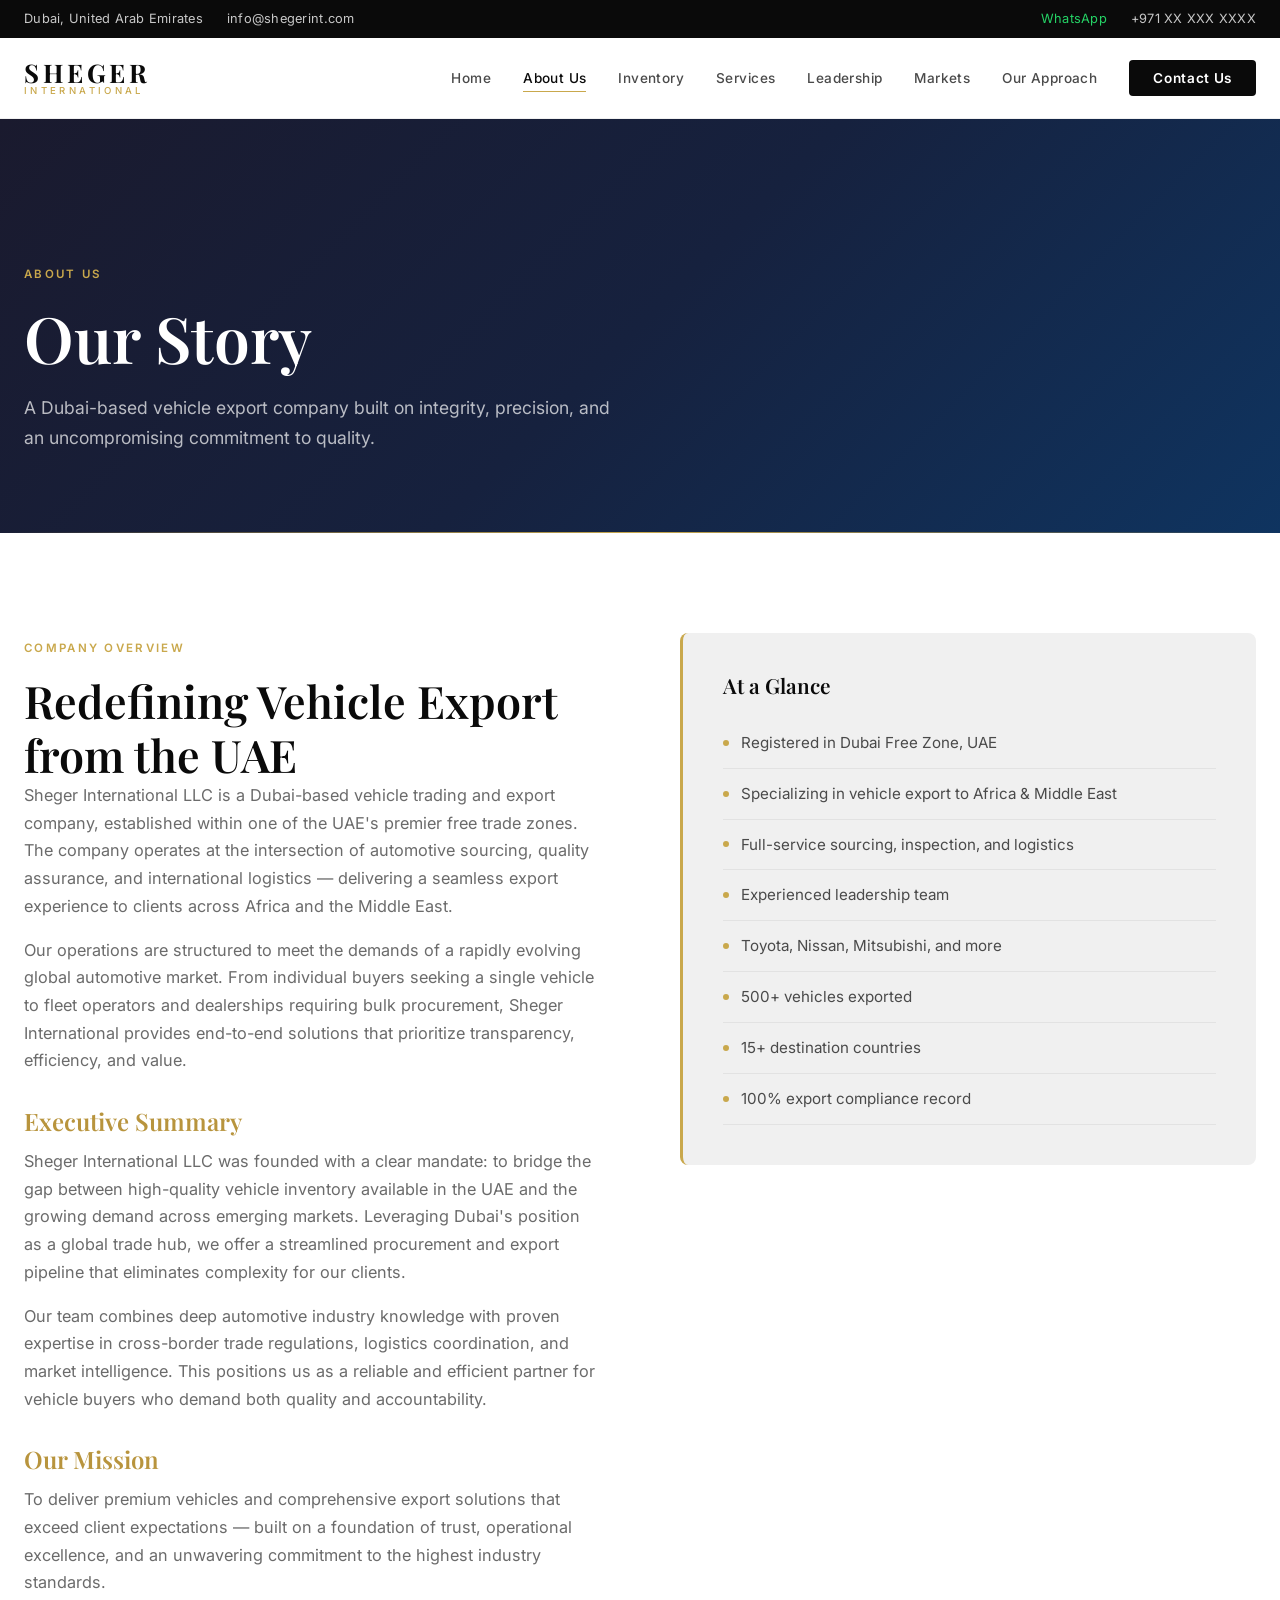
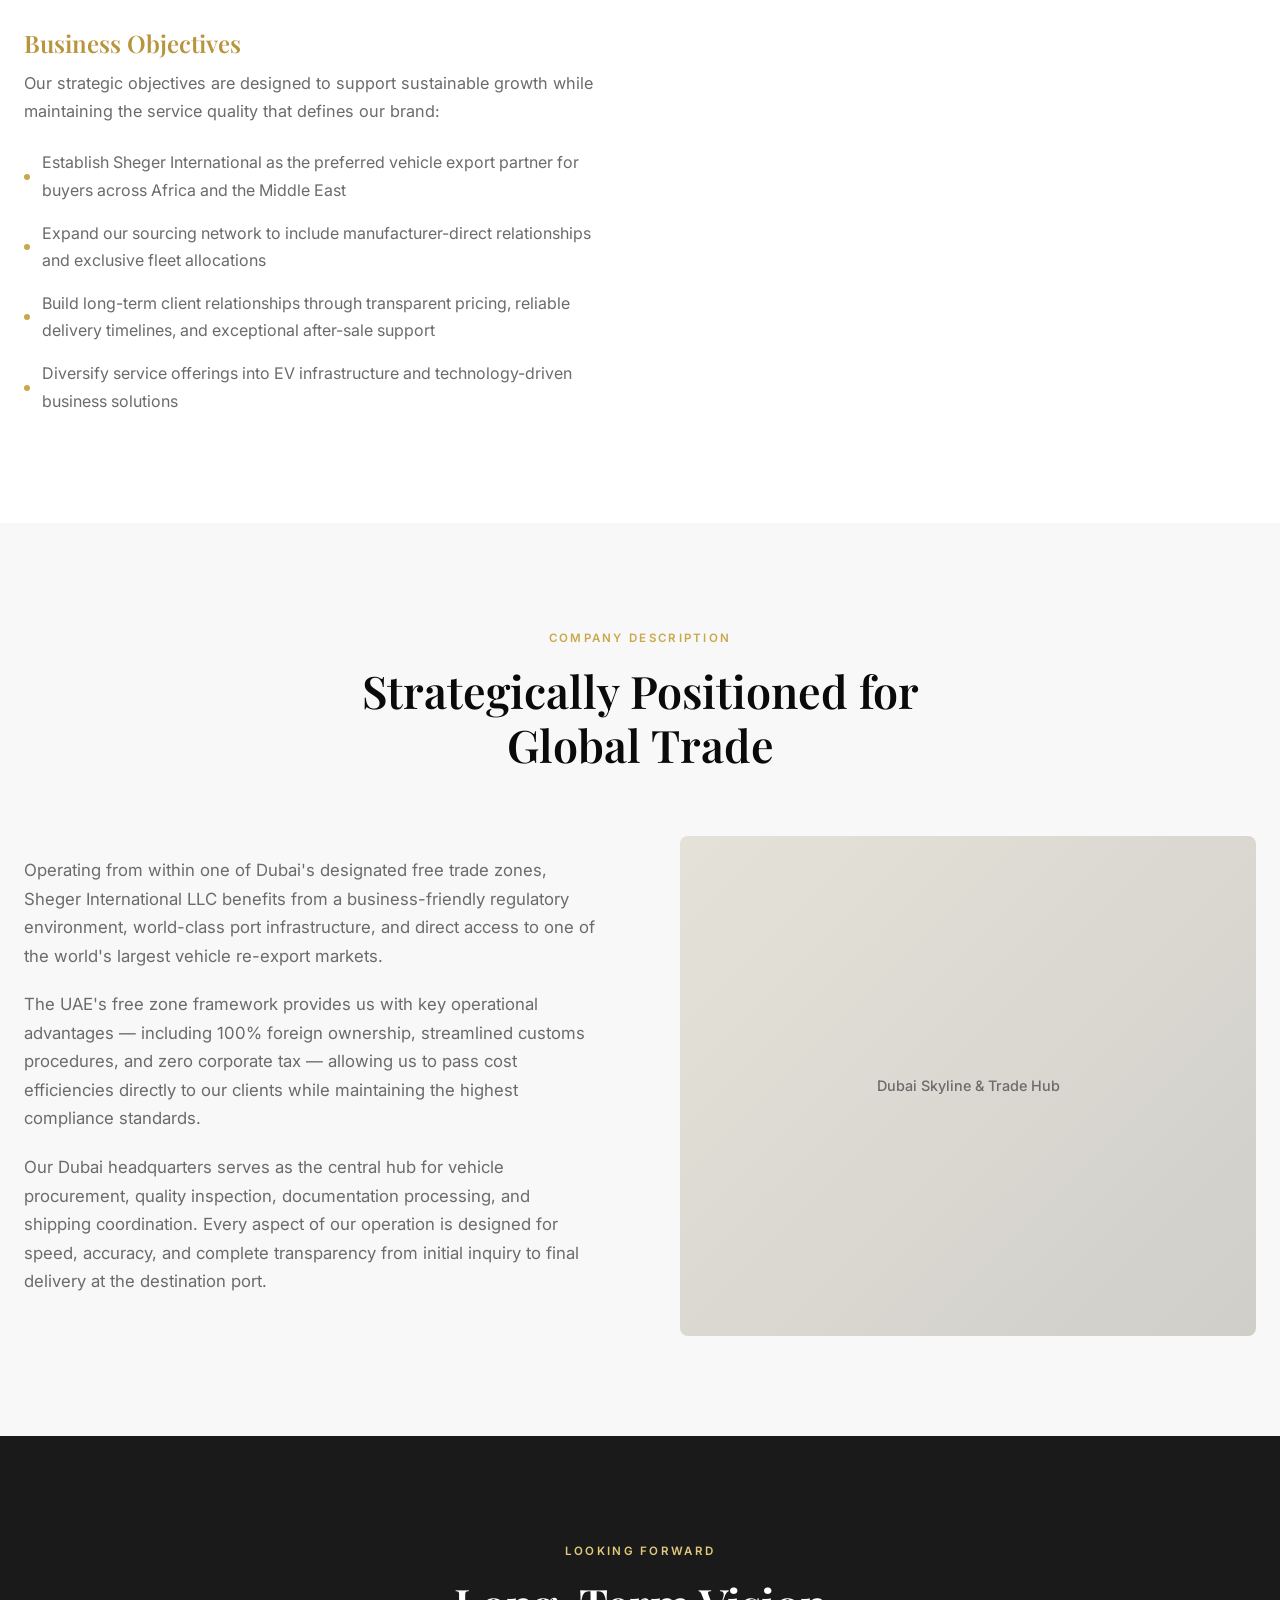
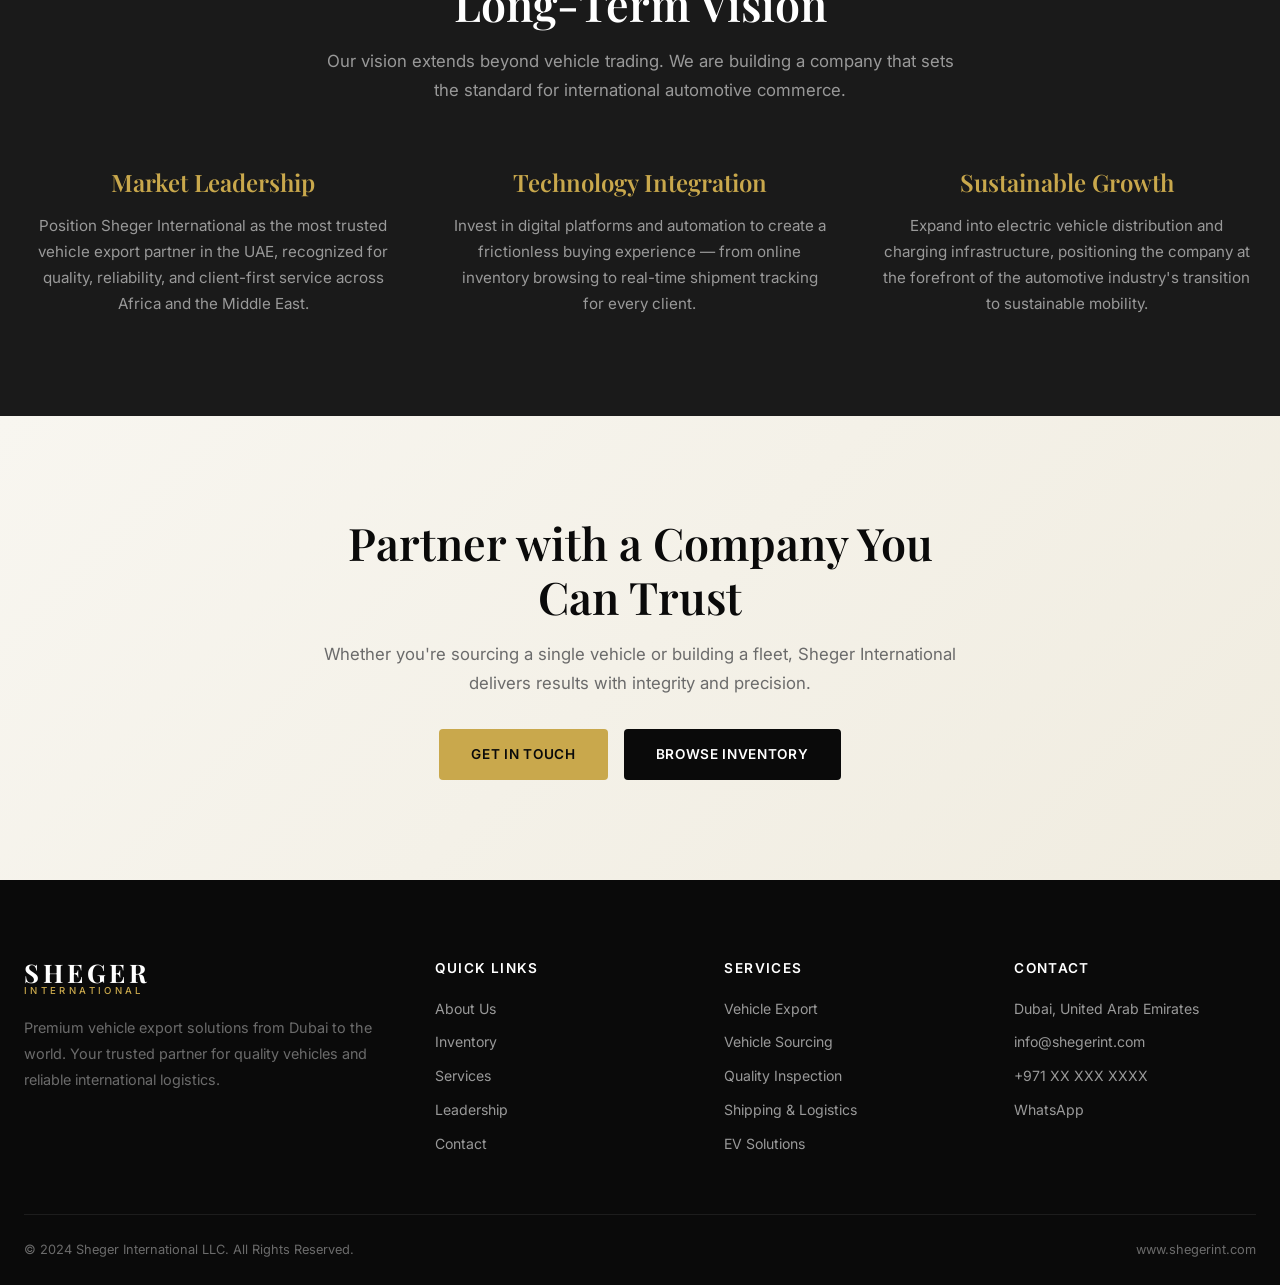
==== about.html @ 4918301a "Add complete Sheger International LLC vehicle export website 8-page premium website for Dubai-based " ====
<!DOCTYPE html>
<html lang="en">
<head>
    <meta charset="UTF-8">
    <meta name="viewport" content="width=device-width, initial-scale=1.0">
    <meta name="description" content="About Sheger International LLC – Learn about our mission, vision, and commitment to premium vehicle export from Dubai.">
    <title>About Us | Sheger International LLC</title>
    <link rel="preconnect" href="https://fonts.googleapis.com">
    <link rel="preconnect" href="https://fonts.gstatic.com" crossorigin>
    <link href="https://fonts.googleapis.com/css2?family=Inter:wght@300;400;500;600;700;800&family=Playfair+Display:wght@400;500;600;700&display=swap" rel="stylesheet">
    <link rel="stylesheet" href="css/styles.css">
</head>
<body>
    <!-- Top Bar -->
    <div class="top-bar">
        <div class="container top-bar-inner">
            <div class="top-bar-left">
                <span><i class="icon-location"></i> Dubai, United Arab Emirates</span>
                <span><i class="icon-email"></i> info@shegerint.com</span>
            </div>
            <div class="top-bar-right">
                <a href="https://wa.me/971000000000" class="whatsapp-link"><i class="icon-whatsapp"></i> WhatsApp</a>
                <span><i class="icon-phone"></i> +971 XX XXX XXXX</span>
            </div>
        </div>
    </div>

    <!-- Navigation -->
    <nav class="navbar" id="navbar">
        <div class="container nav-inner">
            <a href="index.html" class="logo">
                <span class="logo-text">SHEGER</span>
                <span class="logo-sub">INTERNATIONAL</span>
            </a>
            <button class="nav-toggle" id="navToggle" aria-label="Toggle navigation">
                <span></span><span></span><span></span>
            </button>
            <ul class="nav-menu" id="navMenu">
                <li><a href="index.html">Home</a></li>
                <li><a href="about.html" class="active">About Us</a></li>
                <li><a href="inventory.html">Inventory</a></li>
                <li><a href="services.html">Services</a></li>
                <li><a href="team.html">Leadership</a></li>
                <li><a href="market.html">Markets</a></li>
                <li><a href="marketing.html">Our Approach</a></li>
                <li><a href="contact.html" class="nav-cta">Contact Us</a></li>
            </ul>
        </div>
    </nav>

    <!-- Page Hero -->
    <section class="page-hero">
        <div class="container">
            <span class="section-tag">About Us</span>
            <h1>Our Story</h1>
            <p>A Dubai-based vehicle export company built on integrity, precision, and an uncompromising commitment to quality.</p>
        </div>
    </section>

    <!-- Company Overview -->
    <section class="section">
        <div class="container">
            <div class="about-grid">
                <div class="about-content">
                    <span class="section-tag">Company Overview</span>
                    <h2>Redefining Vehicle Export from the UAE</h2>
                    <p>Sheger International LLC is a Dubai-based vehicle trading and export company, established within one of the UAE's premier free trade zones. The company operates at the intersection of automotive sourcing, quality assurance, and international logistics — delivering a seamless export experience to clients across Africa and the Middle East.</p>
                    <p>Our operations are structured to meet the demands of a rapidly evolving global automotive market. From individual buyers seeking a single vehicle to fleet operators and dealerships requiring bulk procurement, Sheger International provides end-to-end solutions that prioritize transparency, efficiency, and value.</p>

                    <h3>Executive Summary</h3>
                    <p>Sheger International LLC was founded with a clear mandate: to bridge the gap between high-quality vehicle inventory available in the UAE and the growing demand across emerging markets. Leveraging Dubai's position as a global trade hub, we offer a streamlined procurement and export pipeline that eliminates complexity for our clients.</p>
                    <p>Our team combines deep automotive industry knowledge with proven expertise in cross-border trade regulations, logistics coordination, and market intelligence. This positions us as a reliable and efficient partner for vehicle buyers who demand both quality and accountability.</p>

                    <h3>Our Mission</h3>
                    <p>To deliver premium vehicles and comprehensive export solutions that exceed client expectations — built on a foundation of trust, operational excellence, and an unwavering commitment to the highest industry standards.</p>

                    <h3>Business Objectives</h3>
                    <p>Our strategic objectives are designed to support sustainable growth while maintaining the service quality that defines our brand:</p>
                    <ul style="margin-top: 12px;">
                        <li style="padding: 8px 0; color: #6b6b6b; display: flex; align-items: center; gap: 12px;"><span style="width: 6px; height: 6px; border-radius: 50%; background: #c9a84c; flex-shrink: 0;"></span> Establish Sheger International as the preferred vehicle export partner for buyers across Africa and the Middle East</li>
                        <li style="padding: 8px 0; color: #6b6b6b; display: flex; align-items: center; gap: 12px;"><span style="width: 6px; height: 6px; border-radius: 50%; background: #c9a84c; flex-shrink: 0;"></span> Expand our sourcing network to include manufacturer-direct relationships and exclusive fleet allocations</li>
                        <li style="padding: 8px 0; color: #6b6b6b; display: flex; align-items: center; gap: 12px;"><span style="width: 6px; height: 6px; border-radius: 50%; background: #c9a84c; flex-shrink: 0;"></span> Build long-term client relationships through transparent pricing, reliable delivery timelines, and exceptional after-sale support</li>
                        <li style="padding: 8px 0; color: #6b6b6b; display: flex; align-items: center; gap: 12px;"><span style="width: 6px; height: 6px; border-radius: 50%; background: #c9a84c; flex-shrink: 0;"></span> Diversify service offerings into EV infrastructure and technology-driven business solutions</li>
                    </ul>
                </div>
                <div class="about-sidebar">
                    <h3>At a Glance</h3>
                    <ul>
                        <li>Registered in Dubai Free Zone, UAE</li>
                        <li>Specializing in vehicle export to Africa & Middle East</li>
                        <li>Full-service sourcing, inspection, and logistics</li>
                        <li>Experienced leadership team</li>
                        <li>Toyota, Nissan, Mitsubishi, and more</li>
                        <li>500+ vehicles exported</li>
                        <li>15+ destination countries</li>
                        <li>100% export compliance record</li>
                    </ul>
                </div>
            </div>
        </div>
    </section>

    <!-- Company Description -->
    <section class="section" style="background: #f8f8f8;">
        <div class="container">
            <div class="section-header">
                <span class="section-tag">Company Description</span>
                <h2>Strategically Positioned for Global Trade</h2>
            </div>
            <div class="intro-grid">
                <div class="intro-content">
                    <p>Operating from within one of Dubai's designated free trade zones, Sheger International LLC benefits from a business-friendly regulatory environment, world-class port infrastructure, and direct access to one of the world's largest vehicle re-export markets.</p>
                    <p>The UAE's free zone framework provides us with key operational advantages — including 100% foreign ownership, streamlined customs procedures, and zero corporate tax — allowing us to pass cost efficiencies directly to our clients while maintaining the highest compliance standards.</p>
                    <p>Our Dubai headquarters serves as the central hub for vehicle procurement, quality inspection, documentation processing, and shipping coordination. Every aspect of our operation is designed for speed, accuracy, and complete transparency from initial inquiry to final delivery at the destination port.</p>
                </div>
                <div class="intro-image">
                    <div class="image-placeholder intro-img-placeholder">
                        <span>Dubai Skyline & Trade Hub</span>
                    </div>
                </div>
            </div>
        </div>
    </section>

    <!-- Vision Section -->
    <section class="section vision-section">
        <div class="container">
            <div class="section-header">
                <span class="section-tag section-tag-light">Looking Forward</span>
                <h2 style="color: #fff;">Long-Term Vision</h2>
                <p style="color: #999;">Our vision extends beyond vehicle trading. We are building a company that sets the standard for international automotive commerce.</p>
            </div>
            <div class="vision-grid">
                <div class="vision-item">
                    <h3>Market Leadership</h3>
                    <p>Position Sheger International as the most trusted vehicle export partner in the UAE, recognized for quality, reliability, and client-first service across Africa and the Middle East.</p>
                </div>
                <div class="vision-item">
                    <h3>Technology Integration</h3>
                    <p>Invest in digital platforms and automation to create a frictionless buying experience — from online inventory browsing to real-time shipment tracking for every client.</p>
                </div>
                <div class="vision-item">
                    <h3>Sustainable Growth</h3>
                    <p>Expand into electric vehicle distribution and charging infrastructure, positioning the company at the forefront of the automotive industry's transition to sustainable mobility.</p>
                </div>
            </div>
        </div>
    </section>

    <!-- CTA -->
    <section class="section cta-section">
        <div class="container">
            <div class="cta-content">
                <h2>Partner with a Company You Can Trust</h2>
                <p>Whether you're sourcing a single vehicle or building a fleet, Sheger International delivers results with integrity and precision.</p>
                <div class="cta-actions">
                    <a href="contact.html" class="btn btn-primary">Get in Touch</a>
                    <a href="inventory.html" class="btn btn-dark">Browse Inventory</a>
                </div>
            </div>
        </div>
    </section>

    <!-- Footer -->
    <footer class="footer">
        <div class="container">
            <div class="footer-grid">
                <div class="footer-brand">
                    <a href="index.html" class="logo footer-logo">
                        <span class="logo-text">SHEGER</span>
                        <span class="logo-sub">INTERNATIONAL</span>
                    </a>
                    <p>Premium vehicle export solutions from Dubai to the world. Your trusted partner for quality vehicles and reliable international logistics.</p>
                </div>
                <div class="footer-links">
                    <h4>Quick Links</h4>
                    <ul>
                        <li><a href="about.html">About Us</a></li>
                        <li><a href="inventory.html">Inventory</a></li>
                        <li><a href="services.html">Services</a></li>
                        <li><a href="team.html">Leadership</a></li>
                        <li><a href="contact.html">Contact</a></li>
                    </ul>
                </div>
                <div class="footer-links">
                    <h4>Services</h4>
                    <ul>
                        <li><a href="services.html">Vehicle Export</a></li>
                        <li><a href="services.html">Vehicle Sourcing</a></li>
                        <li><a href="services.html">Quality Inspection</a></li>
                        <li><a href="services.html">Shipping & Logistics</a></li>
                        <li><a href="services.html">EV Solutions</a></li>
                    </ul>
                </div>
                <div class="footer-contact">
                    <h4>Contact</h4>
                    <ul>
                        <li>Dubai, United Arab Emirates</li>
                        <li>info@shegerint.com</li>
                        <li>+971 XX XXX XXXX</li>
                        <li><a href="https://wa.me/971000000000">WhatsApp</a></li>
                    </ul>
                </div>
            </div>
            <div class="footer-bottom">
                <p>&copy; 2024 Sheger International LLC. All Rights Reserved.</p>
                <p>www.shegerint.com</p>
            </div>
        </div>
    </footer>

    <script src="js/main.js"></script>
</body>
</html>
---- css/styles.css ----
/* ============================================
   SHEGER INTERNATIONAL LLC
   Premium Vehicle Export Website
   ============================================ */

/* --- Reset & Base --- */
*, *::before, *::after {
    margin: 0;
    padding: 0;
    box-sizing: border-box;
}

:root {
    --color-black: #0a0a0a;
    --color-dark: #1a1a1a;
    --color-charcoal: #2d2d2d;
    --color-gray-dark: #4a4a4a;
    --color-gray: #6b6b6b;
    --color-gray-light: #999;
    --color-silver: #c8c8c8;
    --color-off-white: #f0f0f0;
    --color-white: #ffffff;
    --color-accent: #c9a84c;
    --color-accent-dark: #b8943d;
    --color-accent-light: #e0c97a;
    --color-green: #25d366;
    --font-primary: 'Inter', -apple-system, BlinkMacSystemFont, sans-serif;
    --font-display: 'Playfair Display', Georgia, serif;
    --transition: 0.3s cubic-bezier(0.4, 0, 0.2, 1);
    --shadow-sm: 0 1px 3px rgba(0,0,0,0.08);
    --shadow-md: 0 4px 20px rgba(0,0,0,0.1);
    --shadow-lg: 0 10px 40px rgba(0,0,0,0.15);
}

html {
    scroll-behavior: smooth;
    font-size: 16px;
}

body {
    font-family: var(--font-primary);
    color: var(--color-dark);
    background: var(--color-white);
    line-height: 1.7;
    -webkit-font-smoothing: antialiased;
    -moz-osx-font-smoothing: grayscale;
}

a {
    text-decoration: none;
    color: inherit;
    transition: var(--transition);
}

ul {
    list-style: none;
}

img {
    max-width: 100%;
    display: block;
}

h1, h2, h3, h4, h5 {
    font-family: var(--font-display);
    font-weight: 600;
    line-height: 1.2;
    color: var(--color-black);
}

h1 { font-size: clamp(2.5rem, 5vw, 4.5rem); }
h2 { font-size: clamp(2rem, 3.5vw, 3rem); }
h3 { font-size: clamp(1.25rem, 2vw, 1.5rem); }

.container {
    width: 100%;
    max-width: 1280px;
    margin: 0 auto;
    padding: 0 24px;
}

/* --- Top Bar --- */
.top-bar {
    background: var(--color-black);
    color: var(--color-silver);
    font-size: 0.8rem;
    padding: 8px 0;
    letter-spacing: 0.02em;
}

.top-bar-inner {
    display: flex;
    justify-content: space-between;
    align-items: center;
}

.top-bar-left, .top-bar-right {
    display: flex;
    gap: 24px;
    align-items: center;
}

.top-bar a:hover {
    color: var(--color-accent);
}

.whatsapp-link {
    color: var(--color-green);
}

/* --- Navbar --- */
.navbar {
    position: sticky;
    top: 0;
    z-index: 1000;
    background: rgba(255, 255, 255, 0.97);
    backdrop-filter: blur(20px);
    border-bottom: 1px solid rgba(0,0,0,0.06);
    transition: var(--transition);
}

.navbar.scrolled {
    box-shadow: var(--shadow-md);
}

.nav-inner {
    display: flex;
    justify-content: space-between;
    align-items: center;
    height: 80px;
}

.logo {
    display: flex;
    flex-direction: column;
    line-height: 1;
}

.logo-text {
    font-family: var(--font-display);
    font-size: 1.6rem;
    font-weight: 700;
    color: var(--color-black);
    letter-spacing: 0.15em;
}

.logo-sub {
    font-size: 0.6rem;
    font-weight: 500;
    letter-spacing: 0.35em;
    color: var(--color-accent);
    text-transform: uppercase;
}

.nav-menu {
    display: flex;
    align-items: center;
    gap: 32px;
}

.nav-menu a {
    font-size: 0.85rem;
    font-weight: 500;
    letter-spacing: 0.03em;
    color: var(--color-gray-dark);
    position: relative;
    padding: 4px 0;
}

.nav-menu a::after {
    content: '';
    position: absolute;
    bottom: -2px;
    left: 0;
    width: 0;
    height: 1.5px;
    background: var(--color-accent);
    transition: var(--transition);
}

.nav-menu a:hover,
.nav-menu a.active {
    color: var(--color-black);
}

.nav-menu a:hover::after,
.nav-menu a.active::after {
    width: 100%;
}

.nav-cta {
    background: var(--color-black) !important;
    color: var(--color-white) !important;
    padding: 10px 24px !important;
    border-radius: 4px;
    font-weight: 600 !important;
    letter-spacing: 0.05em !important;
}

.nav-cta::after {
    display: none !important;
}

.nav-cta:hover {
    background: var(--color-accent) !important;
    color: var(--color-black) !important;
}

.nav-toggle {
    display: none;
    flex-direction: column;
    gap: 5px;
    background: none;
    border: none;
    cursor: pointer;
    padding: 8px;
}

.nav-toggle span {
    width: 24px;
    height: 2px;
    background: var(--color-black);
    transition: var(--transition);
}

/* --- Buttons --- */
.btn {
    display: inline-flex;
    align-items: center;
    gap: 8px;
    padding: 14px 32px;
    font-family: var(--font-primary);
    font-size: 0.85rem;
    font-weight: 600;
    letter-spacing: 0.05em;
    text-transform: uppercase;
    border: none;
    border-radius: 4px;
    cursor: pointer;
    transition: var(--transition);
}

.btn-primary {
    background: var(--color-accent);
    color: var(--color-black);
}

.btn-primary:hover {
    background: var(--color-accent-dark);
    transform: translateY(-1px);
    box-shadow: 0 4px 15px rgba(201, 168, 76, 0.4);
}

.btn-outline {
    background: transparent;
    color: var(--color-white);
    border: 1.5px solid var(--color-white);
}

.btn-outline:hover {
    background: var(--color-white);
    color: var(--color-black);
}

.btn-dark {
    background: var(--color-black);
    color: var(--color-white);
}

.btn-dark:hover {
    background: var(--color-charcoal);
    transform: translateY(-1px);
}

.btn-sm {
    padding: 10px 20px;
    font-size: 0.75rem;
}

.btn-whatsapp {
    background: var(--color-green);
    color: var(--color-white);
}

.btn-whatsapp:hover {
    background: #1da851;
    transform: translateY(-1px);
}

.btn-whatsapp svg {
    width: 18px;
    height: 18px;
}

/* --- Hero --- */
.hero {
    position: relative;
    height: 100vh;
    min-height: 700px;
    display: flex;
    align-items: center;
    overflow: hidden;
}

.hero-bg {
    position: absolute;
    inset: 0;
    background: linear-gradient(135deg, #1a1a2e 0%, #16213e 50%, #0f3460 100%);
}

.hero-bg::before {
    content: '';
    position: absolute;
    inset: 0;
    background: url('data:image/svg+xml,<svg xmlns="http://www.w3.org/2000/svg" viewBox="0 0 1440 320"><path fill="rgba(201,168,76,0.05)" d="M0,96L48,112C96,128,192,160,288,160C384,160,480,128,576,122.7C672,117,768,139,864,154.7C960,171,1056,181,1152,170.7C1248,160,1344,128,1392,112L1440,96L1440,320L1392,320C1344,320,1248,320,1152,320C1056,320,960,320,864,320C768,320,672,320,576,320C480,320,384,320,288,320C192,320,96,320,48,320L0,320Z"/></svg>') no-repeat bottom;
    background-size: cover;
    opacity: 0.3;
}

.hero-overlay {
    position: absolute;
    inset: 0;
    background: radial-gradient(ellipse at 30% 50%, transparent 0%, rgba(10,10,10,0.4) 100%);
}

.hero-content {
    position: relative;
    z-index: 2;
    color: var(--color-white);
    max-width: 800px;
}

.hero-badge {
    display: inline-block;
    padding: 8px 20px;
    border: 1px solid var(--color-accent);
    color: var(--color-accent);
    font-size: 0.75rem;
    font-weight: 600;
    letter-spacing: 0.15em;
    text-transform: uppercase;
    margin-bottom: 24px;
    border-radius: 2px;
}

.hero h1 {
    color: var(--color-white);
    margin-bottom: 24px;
    font-weight: 700;
}

.hero-subtitle {
    font-size: 1.15rem;
    line-height: 1.8;
    color: rgba(255,255,255,0.8);
    max-width: 600px;
    margin-bottom: 40px;
}

.hero-actions {
    display: flex;
    gap: 16px;
    margin-bottom: 64px;
    flex-wrap: wrap;
}

.hero-stats {
    display: flex;
    gap: 48px;
    padding-top: 40px;
    border-top: 1px solid rgba(255,255,255,0.15);
}

.hero-stat {
    display: flex;
    flex-direction: column;
}

.stat-number {
    font-family: var(--font-display);
    font-size: 2rem;
    font-weight: 700;
    color: var(--color-accent);
}

.stat-label {
    font-size: 0.8rem;
    color: rgba(255,255,255,0.6);
    letter-spacing: 0.05em;
    text-transform: uppercase;
    margin-top: 4px;
}

.hero-scroll {
    position: absolute;
    bottom: 40px;
    right: 40px;
    display: flex;
    flex-direction: column;
    align-items: center;
    gap: 12px;
    z-index: 2;
}

.hero-scroll span {
    font-size: 0.7rem;
    letter-spacing: 0.15em;
    text-transform: uppercase;
    color: rgba(255,255,255,0.5);
    writing-mode: vertical-rl;
}

.scroll-line {
    width: 1px;
    height: 60px;
    background: linear-gradient(to bottom, var(--color-accent), transparent);
    animation: scrollPulse 2s ease-in-out infinite;
}

@keyframes scrollPulse {
    0%, 100% { opacity: 1; height: 60px; }
    50% { opacity: 0.5; height: 40px; }
}

/* --- Sections --- */
.section {
    padding: 100px 0;
}

.section-tag {
    display: inline-block;
    font-size: 0.72rem;
    font-weight: 600;
    letter-spacing: 0.2em;
    text-transform: uppercase;
    color: var(--color-accent);
    margin-bottom: 16px;
}

.section-tag-light {
    color: var(--color-accent-light);
}

.section-header {
    text-align: center;
    max-width: 640px;
    margin: 0 auto 64px;
}

.section-header p {
    color: var(--color-gray);
    margin-top: 16px;
    font-size: 1.05rem;
}

.section-cta {
    text-align: center;
    margin-top: 48px;
}

/* --- Intro Section --- */
.intro-grid {
    display: grid;
    grid-template-columns: 1fr 1fr;
    gap: 80px;
    align-items: center;
}

.intro-content p {
    color: var(--color-gray);
    margin-bottom: 20px;
    font-size: 1.05rem;
}

.intro-content h2 {
    margin-bottom: 24px;
}

.intro-content .btn {
    margin-top: 12px;
}

/* Image Placeholders */
.image-placeholder {
    background: linear-gradient(135deg, #e8e8e8, #d0d0d0);
    display: flex;
    align-items: center;
    justify-content: center;
    color: var(--color-gray);
    font-size: 0.9rem;
    font-weight: 500;
    border-radius: 8px;
    position: relative;
    overflow: hidden;
}

.image-placeholder::before {
    content: '';
    position: absolute;
    inset: 0;
    background: linear-gradient(135deg, rgba(201,168,76,0.1), rgba(201,168,76,0.05));
}

.image-placeholder span {
    position: relative;
    z-index: 1;
}

.intro-img-placeholder {
    height: 500px;
}

/* --- Vehicle Cards --- */
.vehicle-grid {
    display: grid;
    grid-template-columns: repeat(3, 1fr);
    gap: 32px;
}

.vehicle-card {
    background: var(--color-white);
    border-radius: 8px;
    overflow: hidden;
    box-shadow: var(--shadow-sm);
    transition: var(--transition);
    border: 1px solid rgba(0,0,0,0.06);
}

.vehicle-card:hover {
    transform: translateY(-4px);
    box-shadow: var(--shadow-lg);
}

.vehicle-image {
    position: relative;
    overflow: hidden;
}

.vehicle-img {
    height: 240px;
    border-radius: 0;
}

.vehicle-badge {
    position: absolute;
    top: 16px;
    left: 16px;
    background: var(--color-accent);
    color: var(--color-black);
    padding: 4px 12px;
    font-size: 0.7rem;
    font-weight: 700;
    letter-spacing: 0.08em;
    text-transform: uppercase;
    border-radius: 2px;
}

.vehicle-info {
    padding: 24px;
}

.vehicle-info h3 {
    font-family: var(--font-primary);
    font-weight: 700;
    margin-bottom: 12px;
    font-size: 1.1rem;
}

.vehicle-specs {
    display: flex;
    gap: 16px;
    margin-bottom: 16px;
}

.vehicle-specs span {
    font-size: 0.8rem;
    color: var(--color-gray);
    padding: 4px 10px;
    background: var(--color-off-white);
    border-radius: 3px;
}

.vehicle-desc {
    font-size: 0.9rem;
    color: var(--color-gray);
    margin-bottom: 20px;
    line-height: 1.6;
}

.vehicle-actions {
    display: flex;
    justify-content: space-between;
    align-items: center;
}

.vehicle-price {
    font-size: 0.85rem;
    font-weight: 600;
    color: var(--color-accent-dark);
}

/* --- Services Grid --- */
.services-overview {
    background: var(--color-off-white);
}

.services-grid {
    display: grid;
    grid-template-columns: repeat(3, 1fr);
    gap: 32px;
}

.service-card {
    background: var(--color-white);
    padding: 40px 32px;
    border-radius: 8px;
    transition: var(--transition);
    border: 1px solid rgba(0,0,0,0.04);
}

.service-card:hover {
    transform: translateY(-4px);
    box-shadow: var(--shadow-md);
}

.service-icon {
    width: 48px;
    height: 48px;
    margin-bottom: 24px;
    color: var(--color-accent);
}

.service-icon svg {
    width: 100%;
    height: 100%;
}

.service-card h3 {
    font-family: var(--font-primary);
    font-weight: 700;
    margin-bottom: 12px;
    font-size: 1.05rem;
}

.service-card p {
    color: var(--color-gray);
    font-size: 0.9rem;
    line-height: 1.7;
}

/* --- Why Section --- */
.why-section {
    background: var(--color-dark);
    color: var(--color-white);
    position: relative;
    overflow: hidden;
}

.why-content {
    max-width: 700px;
}

.why-content h2 {
    color: var(--color-white);
    margin-bottom: 48px;
}

.why-items {
    display: flex;
    flex-direction: column;
    gap: 32px;
}

.why-item {
    display: flex;
    gap: 24px;
    align-items: flex-start;
}

.why-number {
    font-family: var(--font-display);
    font-size: 1.5rem;
    font-weight: 700;
    color: var(--color-accent);
    min-width: 48px;
}

.why-item h4 {
    color: var(--color-white);
    font-family: var(--font-primary);
    font-weight: 600;
    margin-bottom: 8px;
    font-size: 1.05rem;
}

.why-item p {
    color: var(--color-gray-light);
    font-size: 0.9rem;
}

/* --- CTA Section --- */
.cta-section {
    background: linear-gradient(135deg, #f8f6f0 0%, #f0ece0 100%);
}

.cta-content {
    text-align: center;
    max-width: 640px;
    margin: 0 auto;
}

.cta-content h2 {
    margin-bottom: 16px;
}

.cta-content p {
    color: var(--color-gray);
    margin-bottom: 32px;
    font-size: 1.05rem;
}

.cta-actions {
    display: flex;
    gap: 16px;
    justify-content: center;
    flex-wrap: wrap;
}

/* --- Footer --- */
.footer {
    background: var(--color-black);
    color: var(--color-gray-light);
    padding: 80px 0 0;
}

.footer-grid {
    display: grid;
    grid-template-columns: 1.5fr 1fr 1fr 1fr;
    gap: 48px;
    padding-bottom: 48px;
}

.footer-logo {
    margin-bottom: 20px;
}

.footer-logo .logo-text {
    color: var(--color-white);
}

.footer-brand p {
    font-size: 0.9rem;
    line-height: 1.8;
    color: var(--color-gray);
}

.footer-links h4,
.footer-contact h4 {
    color: var(--color-white);
    font-family: var(--font-primary);
    font-size: 0.85rem;
    font-weight: 600;
    letter-spacing: 0.1em;
    text-transform: uppercase;
    margin-bottom: 20px;
}

.footer-links li,
.footer-contact li {
    margin-bottom: 10px;
    font-size: 0.88rem;
}

.footer-links a:hover {
    color: var(--color-accent);
}

.footer-bottom {
    border-top: 1px solid rgba(255,255,255,0.08);
    padding: 24px 0;
    display: flex;
    justify-content: space-between;
    font-size: 0.8rem;
    color: var(--color-gray);
}

/* --- Page Hero (inner pages) --- */
.page-hero {
    background: linear-gradient(135deg, #1a1a2e 0%, #16213e 50%, #0f3460 100%);
    padding: 140px 0 80px;
    color: var(--color-white);
    position: relative;
}

.page-hero::after {
    content: '';
    position: absolute;
    bottom: 0;
    left: 0;
    right: 0;
    height: 1px;
    background: linear-gradient(to right, transparent, var(--color-accent), transparent);
}

.page-hero .section-tag {
    color: var(--color-accent);
}

.page-hero h1 {
    color: var(--color-white);
    margin-bottom: 16px;
}

.page-hero p {
    color: rgba(255,255,255,0.7);
    max-width: 600px;
    font-size: 1.1rem;
}

/* --- About Page --- */
.about-grid {
    display: grid;
    grid-template-columns: 1fr 1fr;
    gap: 80px;
    align-items: start;
}

.about-content h3 {
    margin-top: 32px;
    margin-bottom: 12px;
    color: var(--color-accent-dark);
}

.about-content p {
    color: var(--color-gray);
    font-size: 1.02rem;
    margin-bottom: 16px;
}

.about-sidebar {
    background: var(--color-off-white);
    padding: 40px;
    border-radius: 8px;
    border-left: 3px solid var(--color-accent);
}

.about-sidebar h3 {
    margin-bottom: 20px;
    font-size: 1.3rem;
}

.about-sidebar ul li {
    padding: 12px 0;
    border-bottom: 1px solid rgba(0,0,0,0.06);
    font-size: 0.95rem;
    color: var(--color-gray-dark);
    display: flex;
    align-items: center;
    gap: 12px;
}

.about-sidebar ul li::before {
    content: '';
    width: 6px;
    height: 6px;
    border-radius: 50%;
    background: var(--color-accent);
    flex-shrink: 0;
}

.vision-section {
    background: var(--color-dark);
    color: var(--color-white);
}

.vision-grid {
    display: grid;
    grid-template-columns: repeat(3, 1fr);
    gap: 48px;
    text-align: center;
}

.vision-item h3 {
    color: var(--color-accent);
    margin-bottom: 16px;
}

.vision-item p {
    color: var(--color-gray-light);
    font-size: 0.95rem;
}

/* --- Inventory Page --- */
.filter-bar {
    display: flex;
    gap: 16px;
    margin-bottom: 48px;
    flex-wrap: wrap;
}

.filter-btn {
    padding: 10px 24px;
    background: var(--color-off-white);
    border: 1px solid rgba(0,0,0,0.08);
    border-radius: 4px;
    font-size: 0.85rem;
    font-weight: 500;
    cursor: pointer;
    transition: var(--transition);
    font-family: var(--font-primary);
}

.filter-btn:hover,
.filter-btn.active {
    background: var(--color-black);
    color: var(--color-white);
    border-color: var(--color-black);
}

.inventory-grid {
    display: grid;
    grid-template-columns: repeat(3, 1fr);
    gap: 32px;
}

/* --- Services Page --- */
.service-detail {
    display: grid;
    grid-template-columns: 1fr 1fr;
    gap: 64px;
    align-items: center;
    padding: 64px 0;
    border-bottom: 1px solid rgba(0,0,0,0.06);
}

.service-detail:nth-child(even) {
    direction: rtl;
}

.service-detail:nth-child(even) > * {
    direction: ltr;
}

.service-detail-content h3 {
    font-size: 1.6rem;
    margin-bottom: 16px;
}

.service-detail-content p {
    color: var(--color-gray);
    font-size: 1.02rem;
    margin-bottom: 16px;
}

.service-detail-content ul {
    margin-top: 16px;
}

.service-detail-content ul li {
    padding: 8px 0;
    color: var(--color-gray-dark);
    font-size: 0.95rem;
    display: flex;
    align-items: center;
    gap: 12px;
}

.service-detail-content ul li::before {
    content: '';
    width: 8px;
    height: 2px;
    background: var(--color-accent);
    flex-shrink: 0;
}

.service-detail-image .image-placeholder {
    height: 360px;
}

/* --- Team Page --- */
.team-grid {
    display: grid;
    grid-template-columns: repeat(2, 1fr);
    gap: 48px;
}

.team-card {
    display: flex;
    gap: 32px;
    background: var(--color-white);
    padding: 40px;
    border-radius: 8px;
    border: 1px solid rgba(0,0,0,0.06);
    transition: var(--transition);
}

.team-card:hover {
    box-shadow: var(--shadow-md);
    transform: translateY(-2px);
}

.team-photo {
    width: 140px;
    height: 170px;
    flex-shrink: 0;
}

.team-photo .image-placeholder {
    width: 100%;
    height: 100%;
    border-radius: 6px;
}

.team-info h3 {
    font-family: var(--font-primary);
    font-weight: 700;
    font-size: 1.15rem;
    margin-bottom: 4px;
}

.team-role {
    font-size: 0.82rem;
    font-weight: 600;
    color: var(--color-accent-dark);
    text-transform: uppercase;
    letter-spacing: 0.08em;
    margin-bottom: 16px;
}

.team-info p {
    color: var(--color-gray);
    font-size: 0.9rem;
    line-height: 1.7;
}

/* --- Market Page --- */
.market-grid {
    display: grid;
    grid-template-columns: 1fr 1fr;
    gap: 48px;
}

.market-card {
    background: var(--color-white);
    border-radius: 8px;
    overflow: hidden;
    border: 1px solid rgba(0,0,0,0.06);
    transition: var(--transition);
}

.market-card:hover {
    box-shadow: var(--shadow-md);
}

.market-card-header {
    background: var(--color-dark);
    padding: 32px;
    color: var(--color-white);
}

.market-card-header h3 {
    color: var(--color-accent);
    font-size: 1.5rem;
    margin-bottom: 8px;
}

.market-card-header p {
    color: var(--color-gray-light);
    font-size: 0.9rem;
}

.market-card-body {
    padding: 32px;
}

.market-card-body ul li {
    padding: 10px 0;
    border-bottom: 1px solid rgba(0,0,0,0.04);
    color: var(--color-gray-dark);
    font-size: 0.95rem;
    display: flex;
    align-items: center;
    gap: 12px;
}

.market-card-body ul li::before {
    content: '';
    width: 6px;
    height: 6px;
    border-radius: 50%;
    background: var(--color-accent);
    flex-shrink: 0;
}

/* --- Marketing Page --- */
.approach-grid {
    display: grid;
    grid-template-columns: repeat(2, 1fr);
    gap: 48px;
}

.approach-card {
    padding: 48px;
    background: var(--color-white);
    border-radius: 8px;
    border: 1px solid rgba(0,0,0,0.06);
    transition: var(--transition);
    position: relative;
    overflow: hidden;
}

.approach-card::before {
    content: '';
    position: absolute;
    top: 0;
    left: 0;
    width: 3px;
    height: 100%;
    background: var(--color-accent);
}

.approach-card:hover {
    box-shadow: var(--shadow-md);
    transform: translateY(-2px);
}

.approach-number {
    font-family: var(--font-display);
    font-size: 3rem;
    font-weight: 700;
    color: rgba(201,168,76,0.15);
    margin-bottom: 16px;
}

.approach-card h3 {
    font-family: var(--font-primary);
    font-weight: 700;
    font-size: 1.2rem;
    margin-bottom: 16px;
}

.approach-card p {
    color: var(--color-gray);
    font-size: 0.95rem;
}

/* --- Contact Page --- */
.contact-grid {
    display: grid;
    grid-template-columns: 1.2fr 0.8fr;
    gap: 64px;
}

.contact-form {
    background: var(--color-white);
    padding: 48px;
    border-radius: 8px;
    box-shadow: var(--shadow-sm);
    border: 1px solid rgba(0,0,0,0.06);
}

.contact-form h3 {
    margin-bottom: 8px;
}

.contact-form > p {
    color: var(--color-gray);
    margin-bottom: 32px;
    font-size: 0.95rem;
}

.form-grid {
    display: grid;
    grid-template-columns: 1fr 1fr;
    gap: 20px;
}

.form-group {
    display: flex;
    flex-direction: column;
    gap: 6px;
}

.form-group.full-width {
    grid-column: 1 / -1;
}

.form-group label {
    font-size: 0.82rem;
    font-weight: 600;
    color: var(--color-gray-dark);
    letter-spacing: 0.03em;
}

.form-group input,
.form-group select,
.form-group textarea {
    padding: 12px 16px;
    border: 1px solid rgba(0,0,0,0.12);
    border-radius: 4px;
    font-family: var(--font-primary);
    font-size: 0.9rem;
    transition: var(--transition);
    background: var(--color-white);
}

.form-group input:focus,
.form-group select:focus,
.form-group textarea:focus {
    outline: none;
    border-color: var(--color-accent);
    box-shadow: 0 0 0 3px rgba(201,168,76,0.1);
}

.form-group textarea {
    resize: vertical;
    min-height: 140px;
}

.form-submit {
    margin-top: 24px;
}

.contact-info {
    display: flex;
    flex-direction: column;
    gap: 32px;
}

.contact-info-card {
    padding: 32px;
    background: var(--color-off-white);
    border-radius: 8px;
}

.contact-info-card h4 {
    font-family: var(--font-primary);
    font-weight: 700;
    margin-bottom: 12px;
    font-size: 1rem;
}

.contact-info-card p {
    color: var(--color-gray);
    font-size: 0.9rem;
    line-height: 1.8;
}

.contact-info-card a {
    color: var(--color-accent-dark);
    font-weight: 500;
}

.contact-info-card a:hover {
    color: var(--color-accent);
}

.contact-whatsapp {
    background: var(--color-dark) !important;
    color: var(--color-white);
    text-align: center;
}

.contact-whatsapp h4 {
    color: var(--color-white);
}

.contact-whatsapp p {
    color: var(--color-gray-light);
    margin-bottom: 20px;
}

/* --- Responsive --- */
@media (max-width: 1024px) {
    .vehicle-grid,
    .inventory-grid,
    .services-grid {
        grid-template-columns: repeat(2, 1fr);
    }

    .intro-grid,
    .about-grid,
    .service-detail,
    .contact-grid {
        grid-template-columns: 1fr;
        gap: 40px;
    }

    .service-detail:nth-child(even) {
        direction: ltr;
    }

    .footer-grid {
        grid-template-columns: repeat(2, 1fr);
    }
}

@media (max-width: 768px) {
    .top-bar {
        display: none;
    }

    .nav-toggle {
        display: flex;
    }

    .nav-menu {
        position: fixed;
        top: 0;
        right: -100%;
        width: 300px;
        height: 100vh;
        background: var(--color-white);
        flex-direction: column;
        padding: 80px 32px 32px;
        gap: 0;
        box-shadow: var(--shadow-lg);
        transition: var(--transition);
        z-index: 999;
    }

    .nav-menu.active {
        right: 0;
    }

    .nav-menu li {
        width: 100%;
    }

    .nav-menu a {
        display: block;
        padding: 14px 0;
        font-size: 1rem;
        border-bottom: 1px solid rgba(0,0,0,0.06);
    }

    .nav-cta {
        margin-top: 16px;
        text-align: center;
    }

    .hero {
        min-height: 600px;
    }

    .hero-stats {
        flex-direction: column;
        gap: 16px;
    }

    .hero-stat {
        flex-direction: row;
        align-items: center;
        gap: 12px;
    }

    .hero-scroll {
        display: none;
    }

    .vehicle-grid,
    .inventory-grid,
    .services-grid,
    .team-grid,
    .market-grid,
    .approach-grid,
    .vision-grid {
        grid-template-columns: 1fr;
    }

    .team-card {
        flex-direction: column;
        text-align: center;
        align-items: center;
    }

    .form-grid {
        grid-template-columns: 1fr;
    }

    .footer-grid {
        grid-template-columns: 1fr;
        gap: 32px;
    }

    .footer-bottom {
        flex-direction: column;
        text-align: center;
        gap: 8px;
    }

    .section {
        padding: 64px 0;
    }

    .contact-form {
        padding: 24px;
    }

    .filter-bar {
        overflow-x: auto;
        flex-wrap: nowrap;
        padding-bottom: 8px;
    }

    .filter-btn {
        white-space: nowrap;
        flex-shrink: 0;
    }
}

@media (max-width: 480px) {
    .hero-actions {
        flex-direction: column;
    }

    .hero-actions .btn {
        text-align: center;
        justify-content: center;
    }

    .cta-actions {
        flex-direction: column;
        align-items: center;
    }
}

/* --- Animations --- */
.fade-in {
    opacity: 0;
    transform: translateY(20px);
    transition: opacity 0.6s ease, transform 0.6s ease;
}

.fade-in.visible {
    opacity: 1;
    transform: translateY(0);
}

/* --- Mobile menu overlay --- */
.nav-overlay {
    position: fixed;
    inset: 0;
    background: rgba(0,0,0,0.5);
    z-index: 998;
    opacity: 0;
    visibility: hidden;
    transition: var(--transition);
}

.nav-overlay.active {
    opacity: 1;
    visibility: visible;
}
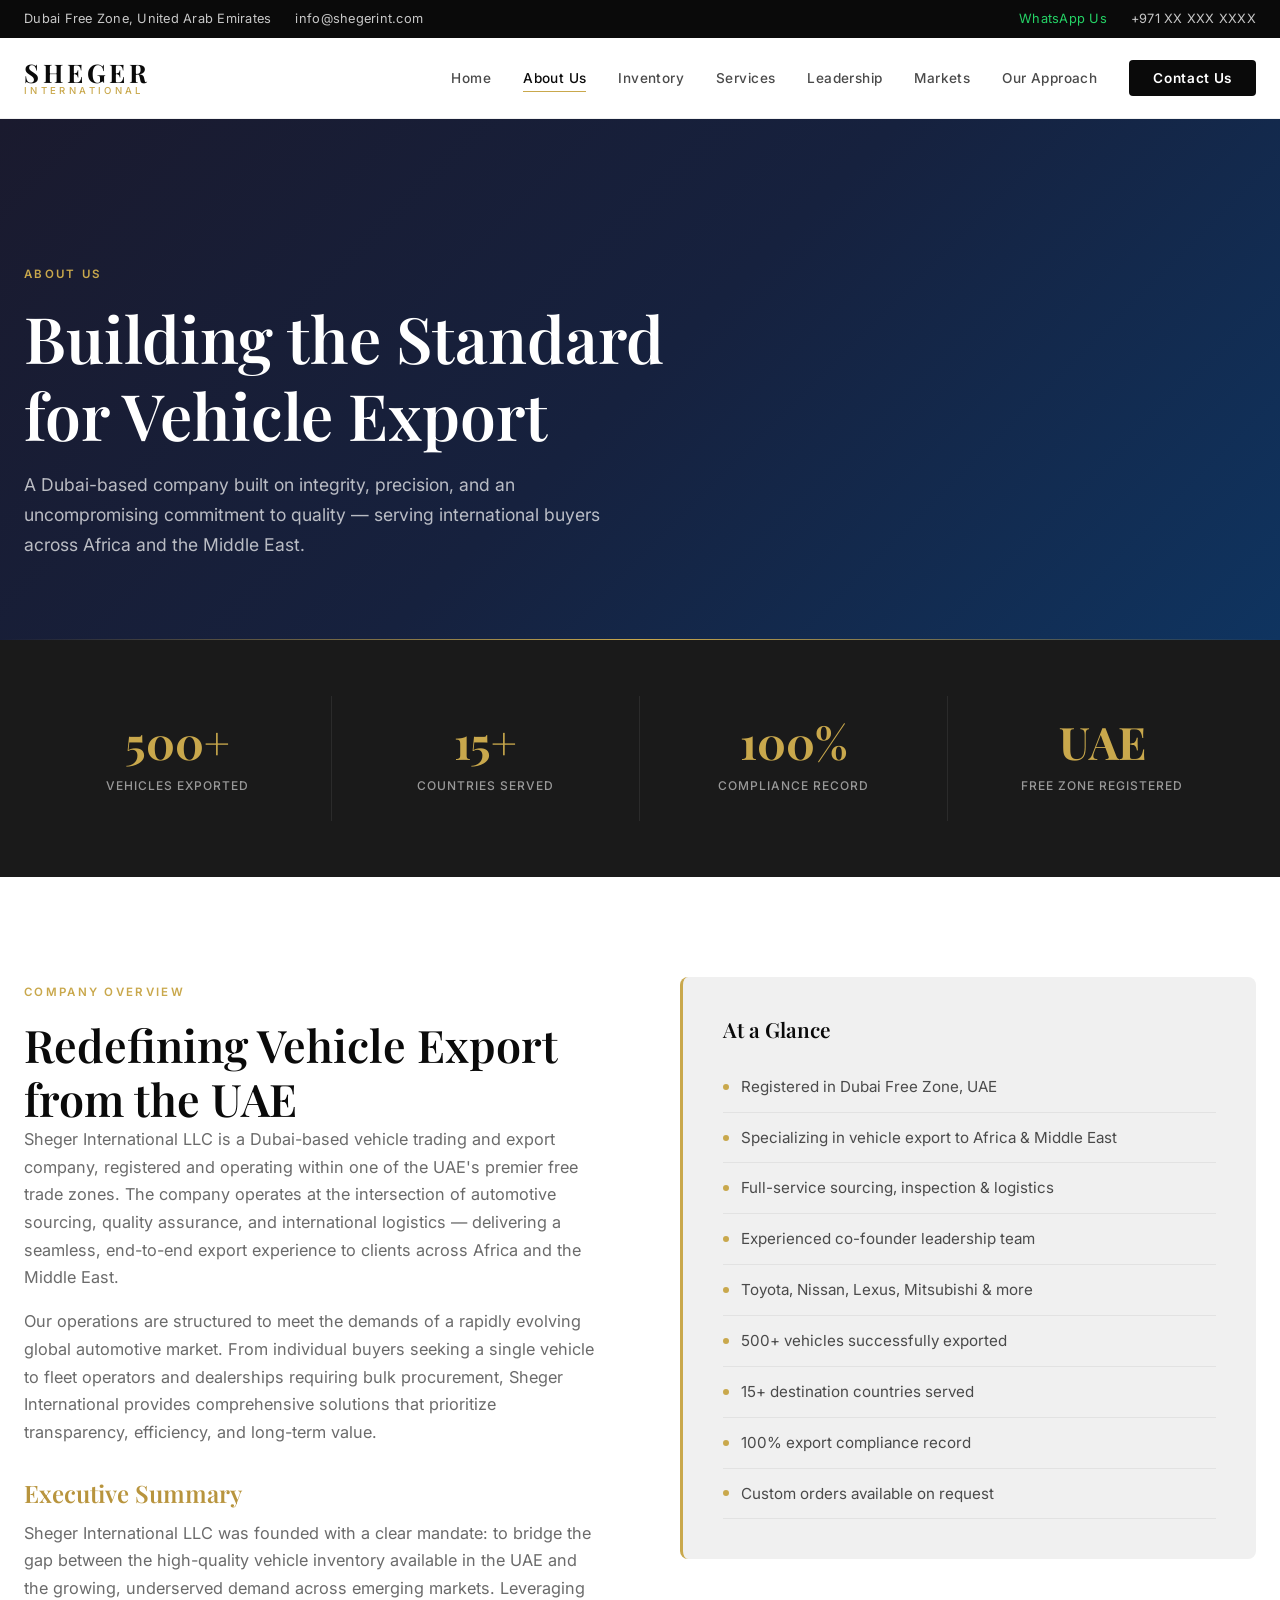
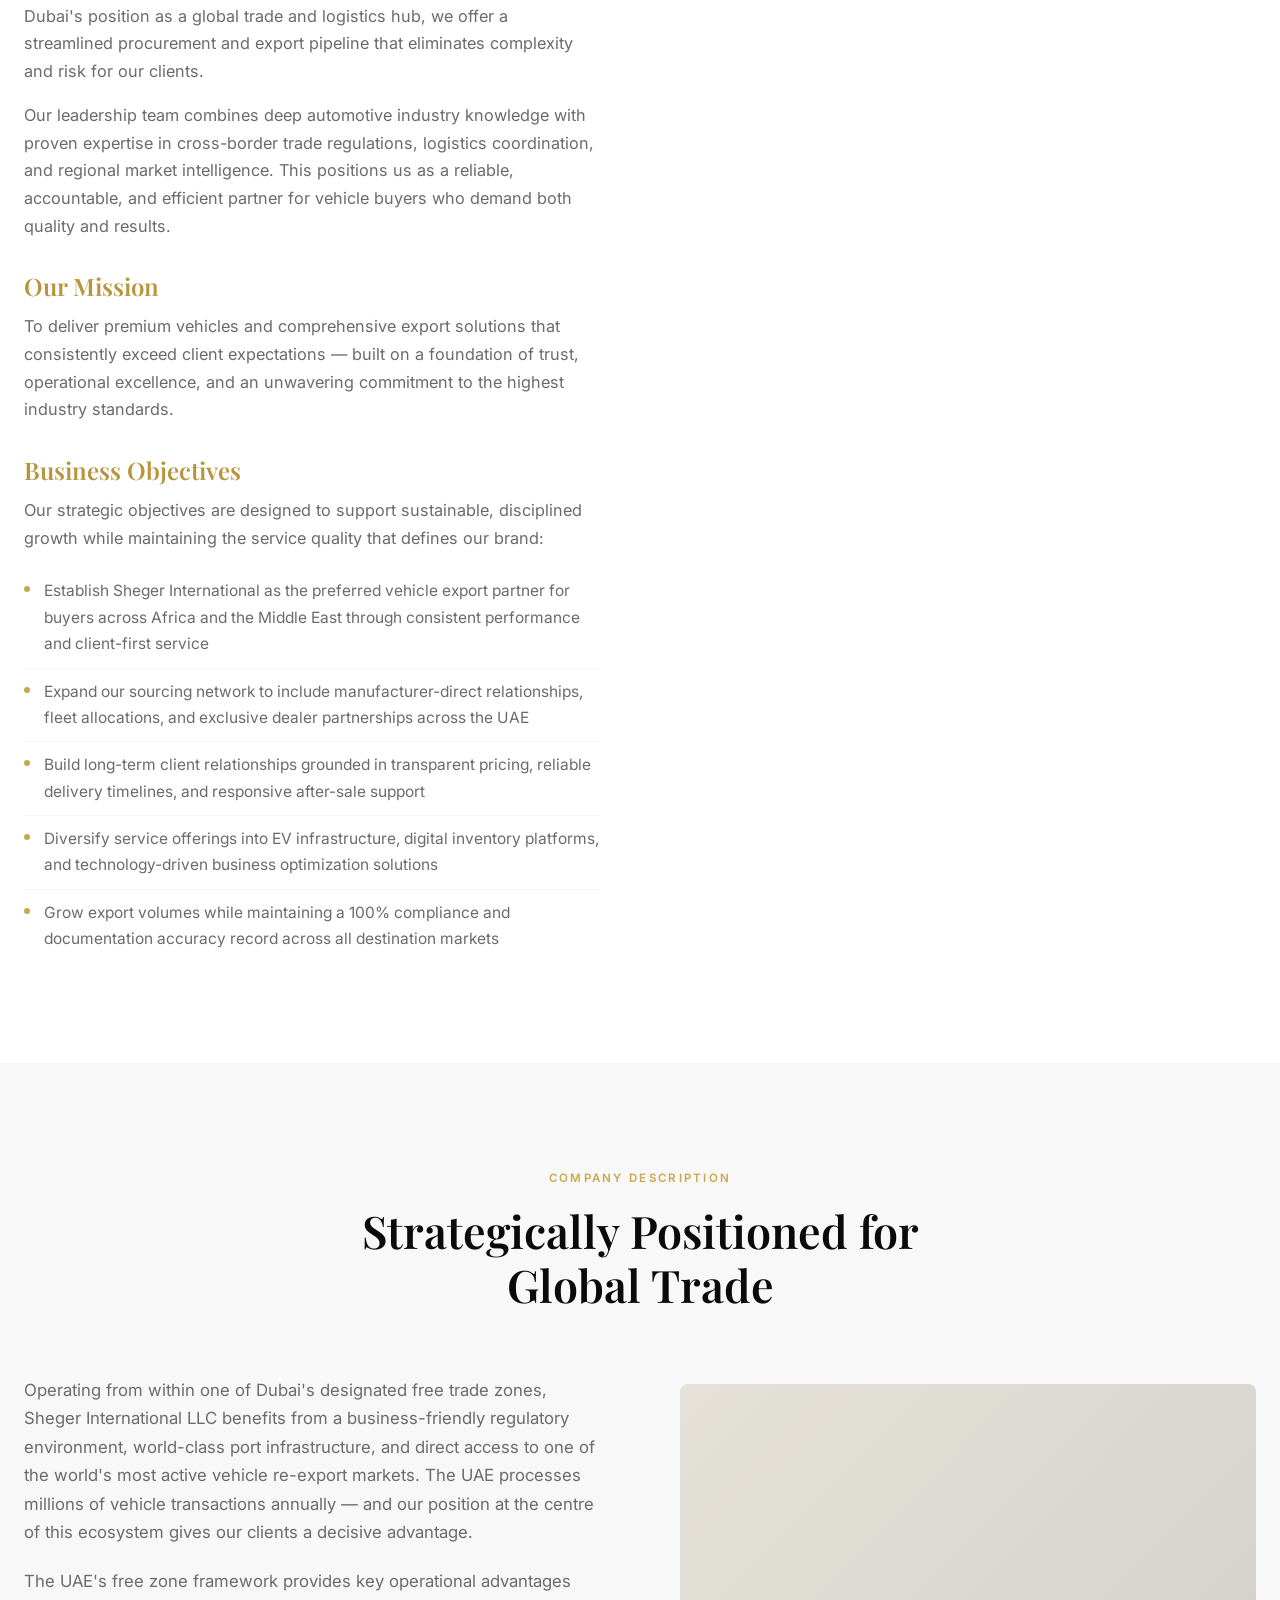
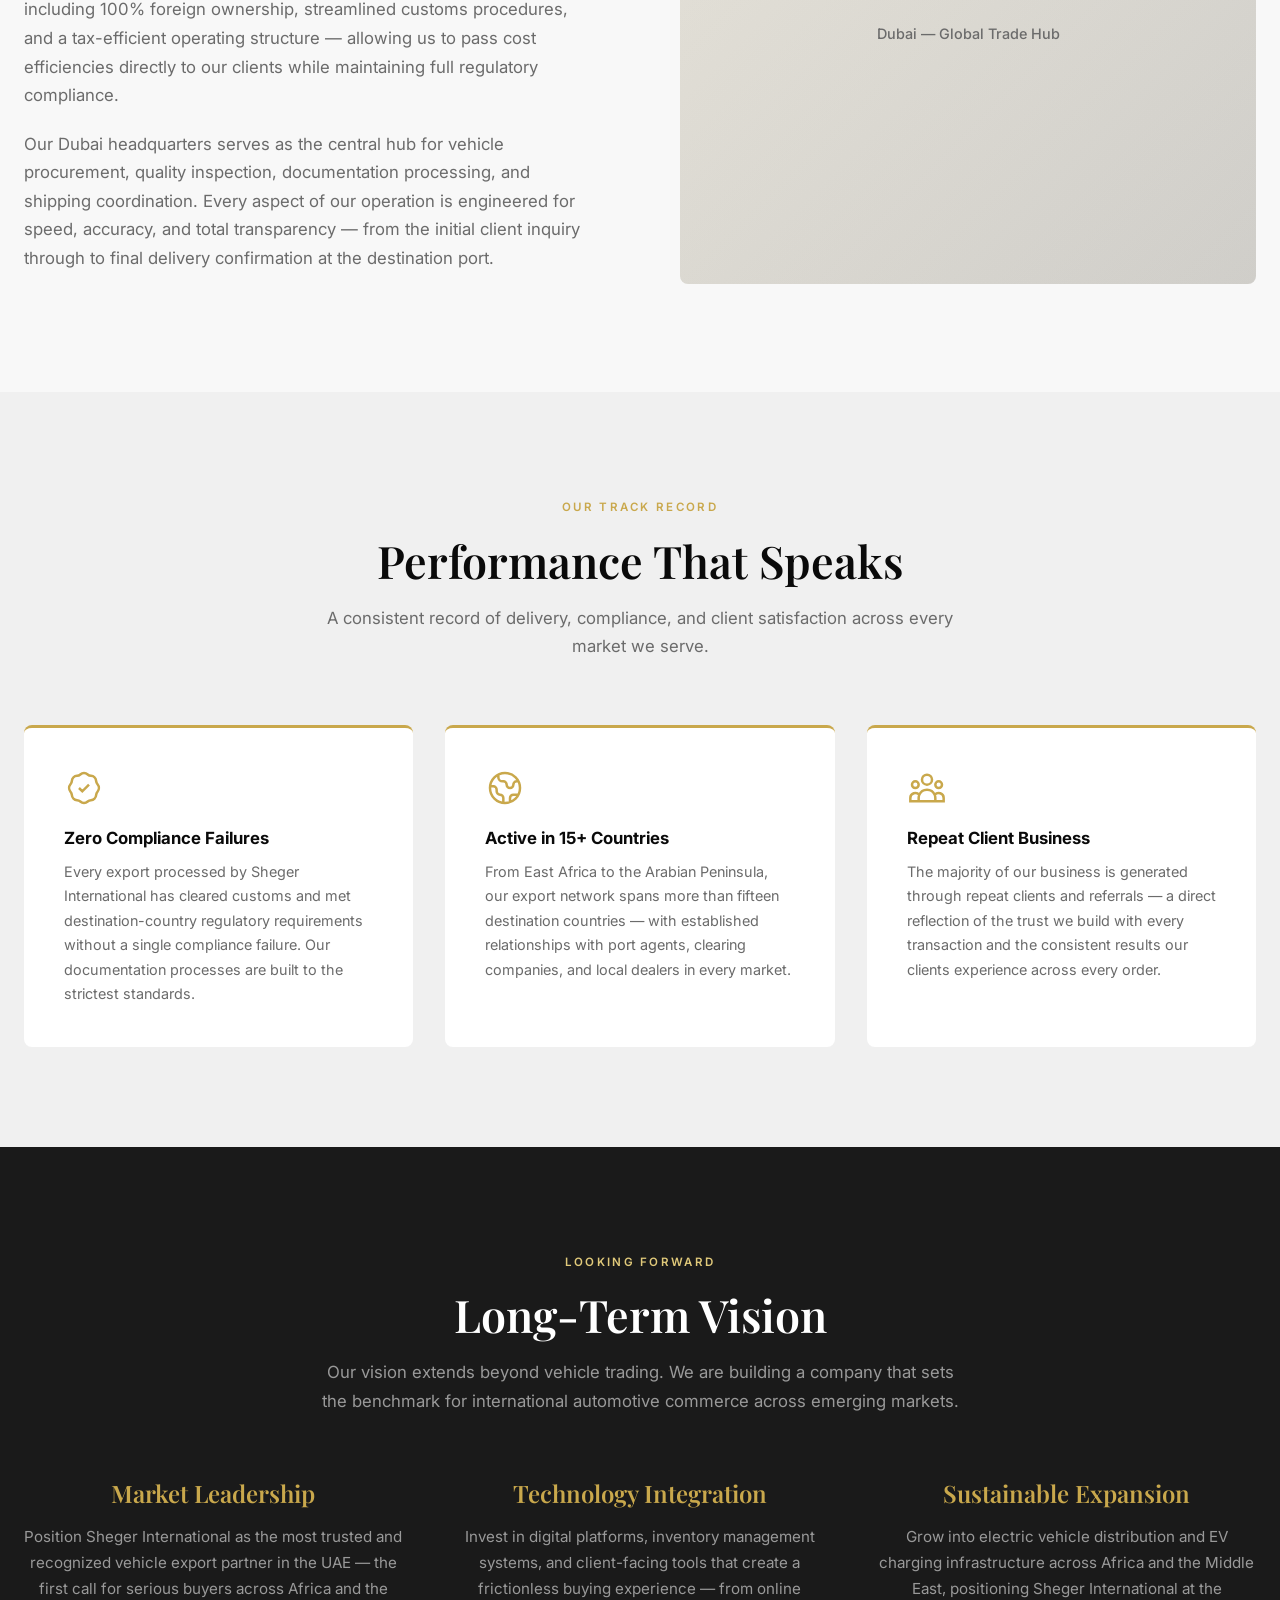
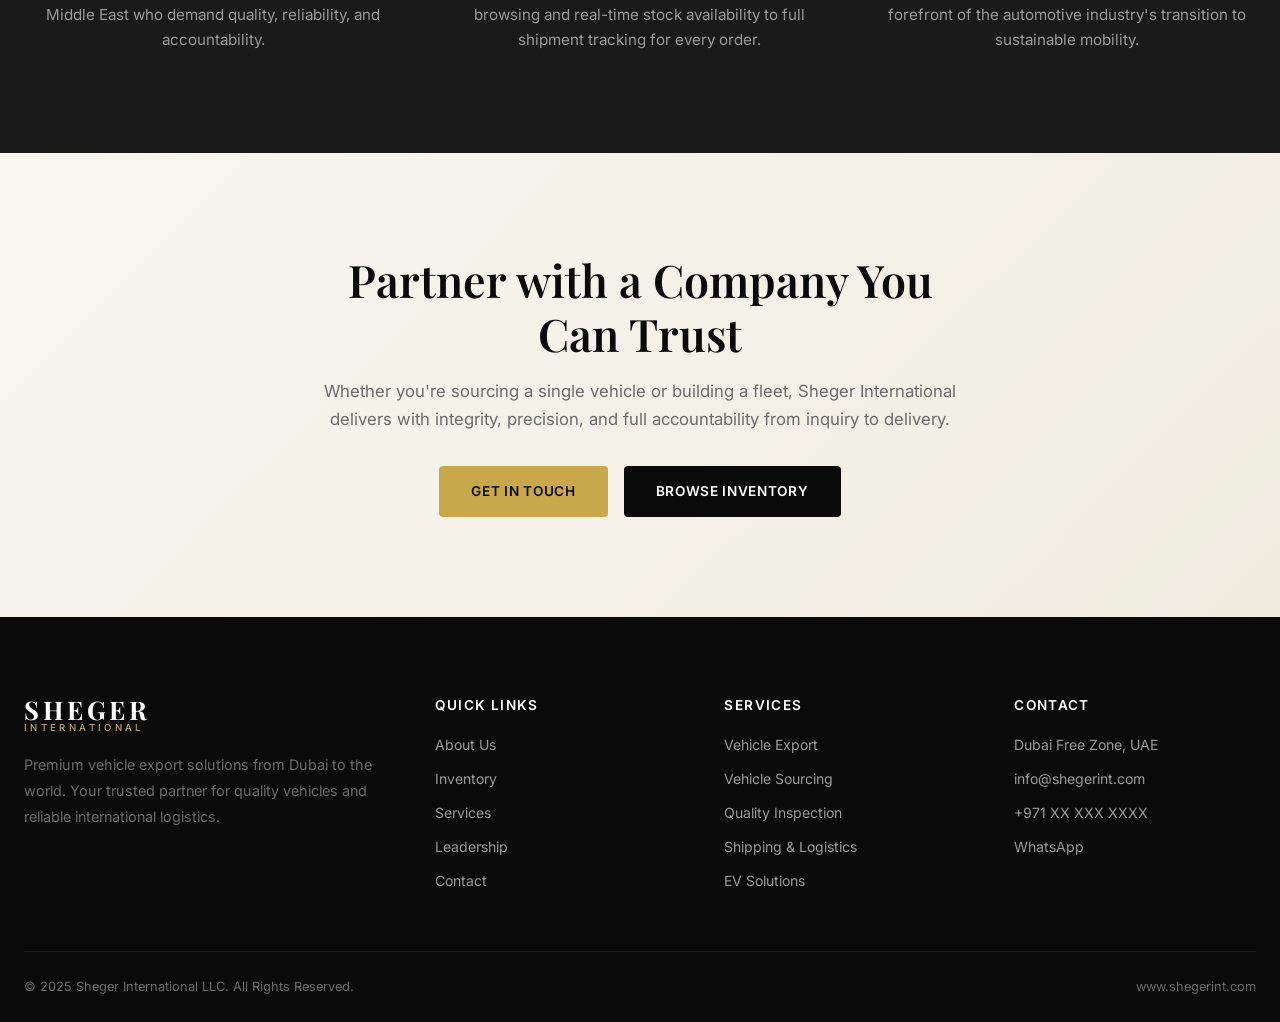
==== commit 0bcabd95: "Rewrite all website pages with comprehensive premium content Complete overhaul of all 8 HTML pages a" ====
--- a/about.html
+++ b/about.html
@@ -3,7 +3,7 @@
 <head>
     <meta charset="UTF-8">
     <meta name="viewport" content="width=device-width, initial-scale=1.0">
-    <meta name="description" content="About Sheger International LLC – Learn about our mission, vision, and commitment to premium vehicle export from Dubai.">
+    <meta name="description" content="About Sheger International LLC – A Dubai-based vehicle export company built on integrity, operational excellence, and deep regional market expertise.">
     <title>About Us | Sheger International LLC</title>
     <link rel="preconnect" href="https://fonts.googleapis.com">
     <link rel="preconnect" href="https://fonts.gstatic.com" crossorigin>
@@ -11,16 +11,17 @@
     <link rel="stylesheet" href="css/styles.css">
 </head>
 <body>
+
     <!-- Top Bar -->
     <div class="top-bar">
         <div class="container top-bar-inner">
             <div class="top-bar-left">
-                <span><i class="icon-location"></i> Dubai, United Arab Emirates</span>
-                <span><i class="icon-email"></i> info@shegerint.com</span>
+                <span>Dubai Free Zone, United Arab Emirates</span>
+                <span>info@shegerint.com</span>
             </div>
             <div class="top-bar-right">
-                <a href="https://wa.me/971000000000" class="whatsapp-link"><i class="icon-whatsapp"></i> WhatsApp</a>
-                <span><i class="icon-phone"></i> +971 XX XXX XXXX</span>
+                <a href="https://wa.me/971000000000" class="whatsapp-link">WhatsApp Us</a>
+                <span>+971 XX XXX XXXX</span>
             </div>
         </div>
     </div>
@@ -52,10 +53,34 @@
     <section class="page-hero">
         <div class="container">
             <span class="section-tag">About Us</span>
-            <h1>Our Story</h1>
-            <p>A Dubai-based vehicle export company built on integrity, precision, and an uncompromising commitment to quality.</p>
-        </div>
-    </section>
+            <h1>Building the Standard<br>for Vehicle Export</h1>
+            <p>A Dubai-based company built on integrity, precision, and an uncompromising commitment to quality — serving international buyers across Africa and the Middle East.</p>
+        </div>
+    </section>
+
+    <!-- Page Stats -->
+    <div class="page-stats">
+        <div class="container">
+            <div class="page-stats-grid">
+                <div class="page-stat-item">
+                    <div class="page-stat-number">500+</div>
+                    <div class="page-stat-label">Vehicles Exported</div>
+                </div>
+                <div class="page-stat-item">
+                    <div class="page-stat-number">15+</div>
+                    <div class="page-stat-label">Countries Served</div>
+                </div>
+                <div class="page-stat-item">
+                    <div class="page-stat-number">100%</div>
+                    <div class="page-stat-label">Compliance Record</div>
+                </div>
+                <div class="page-stat-item">
+                    <div class="page-stat-number">UAE</div>
+                    <div class="page-stat-label">Free Zone Registered</div>
+                </div>
+            </div>
+        </div>
+    </div>
 
     <!-- Company Overview -->
     <section class="section">
@@ -64,36 +89,38 @@
                 <div class="about-content">
                     <span class="section-tag">Company Overview</span>
                     <h2>Redefining Vehicle Export from the UAE</h2>
-                    <p>Sheger International LLC is a Dubai-based vehicle trading and export company, established within one of the UAE's premier free trade zones. The company operates at the intersection of automotive sourcing, quality assurance, and international logistics — delivering a seamless export experience to clients across Africa and the Middle East.</p>
-                    <p>Our operations are structured to meet the demands of a rapidly evolving global automotive market. From individual buyers seeking a single vehicle to fleet operators and dealerships requiring bulk procurement, Sheger International provides end-to-end solutions that prioritize transparency, efficiency, and value.</p>
+                    <p>Sheger International LLC is a Dubai-based vehicle trading and export company, registered and operating within one of the UAE's premier free trade zones. The company operates at the intersection of automotive sourcing, quality assurance, and international logistics — delivering a seamless, end-to-end export experience to clients across Africa and the Middle East.</p>
+                    <p>Our operations are structured to meet the demands of a rapidly evolving global automotive market. From individual buyers seeking a single vehicle to fleet operators and dealerships requiring bulk procurement, Sheger International provides comprehensive solutions that prioritize transparency, efficiency, and long-term value.</p>
 
                     <h3>Executive Summary</h3>
-                    <p>Sheger International LLC was founded with a clear mandate: to bridge the gap between high-quality vehicle inventory available in the UAE and the growing demand across emerging markets. Leveraging Dubai's position as a global trade hub, we offer a streamlined procurement and export pipeline that eliminates complexity for our clients.</p>
-                    <p>Our team combines deep automotive industry knowledge with proven expertise in cross-border trade regulations, logistics coordination, and market intelligence. This positions us as a reliable and efficient partner for vehicle buyers who demand both quality and accountability.</p>
+                    <p>Sheger International LLC was founded with a clear mandate: to bridge the gap between the high-quality vehicle inventory available in the UAE and the growing, underserved demand across emerging markets. Leveraging Dubai's position as a global trade and logistics hub, we offer a streamlined procurement and export pipeline that eliminates complexity and risk for our clients.</p>
+                    <p>Our leadership team combines deep automotive industry knowledge with proven expertise in cross-border trade regulations, logistics coordination, and regional market intelligence. This positions us as a reliable, accountable, and efficient partner for vehicle buyers who demand both quality and results.</p>
 
                     <h3>Our Mission</h3>
-                    <p>To deliver premium vehicles and comprehensive export solutions that exceed client expectations — built on a foundation of trust, operational excellence, and an unwavering commitment to the highest industry standards.</p>
+                    <p>To deliver premium vehicles and comprehensive export solutions that consistently exceed client expectations — built on a foundation of trust, operational excellence, and an unwavering commitment to the highest industry standards.</p>
 
                     <h3>Business Objectives</h3>
-                    <p>Our strategic objectives are designed to support sustainable growth while maintaining the service quality that defines our brand:</p>
-                    <ul style="margin-top: 12px;">
-                        <li style="padding: 8px 0; color: #6b6b6b; display: flex; align-items: center; gap: 12px;"><span style="width: 6px; height: 6px; border-radius: 50%; background: #c9a84c; flex-shrink: 0;"></span> Establish Sheger International as the preferred vehicle export partner for buyers across Africa and the Middle East</li>
-                        <li style="padding: 8px 0; color: #6b6b6b; display: flex; align-items: center; gap: 12px;"><span style="width: 6px; height: 6px; border-radius: 50%; background: #c9a84c; flex-shrink: 0;"></span> Expand our sourcing network to include manufacturer-direct relationships and exclusive fleet allocations</li>
-                        <li style="padding: 8px 0; color: #6b6b6b; display: flex; align-items: center; gap: 12px;"><span style="width: 6px; height: 6px; border-radius: 50%; background: #c9a84c; flex-shrink: 0;"></span> Build long-term client relationships through transparent pricing, reliable delivery timelines, and exceptional after-sale support</li>
-                        <li style="padding: 8px 0; color: #6b6b6b; display: flex; align-items: center; gap: 12px;"><span style="width: 6px; height: 6px; border-radius: 50%; background: #c9a84c; flex-shrink: 0;"></span> Diversify service offerings into EV infrastructure and technology-driven business solutions</li>
+                    <p>Our strategic objectives are designed to support sustainable, disciplined growth while maintaining the service quality that defines our brand:</p>
+                    <ul class="objectives-list">
+                        <li>Establish Sheger International as the preferred vehicle export partner for buyers across Africa and the Middle East through consistent performance and client-first service</li>
+                        <li>Expand our sourcing network to include manufacturer-direct relationships, fleet allocations, and exclusive dealer partnerships across the UAE</li>
+                        <li>Build long-term client relationships grounded in transparent pricing, reliable delivery timelines, and responsive after-sale support</li>
+                        <li>Diversify service offerings into EV infrastructure, digital inventory platforms, and technology-driven business optimization solutions</li>
+                        <li>Grow export volumes while maintaining a 100% compliance and documentation accuracy record across all destination markets</li>
                     </ul>
                 </div>
                 <div class="about-sidebar">
                     <h3>At a Glance</h3>
                     <ul>
                         <li>Registered in Dubai Free Zone, UAE</li>
-                        <li>Specializing in vehicle export to Africa & Middle East</li>
-                        <li>Full-service sourcing, inspection, and logistics</li>
-                        <li>Experienced leadership team</li>
-                        <li>Toyota, Nissan, Mitsubishi, and more</li>
-                        <li>500+ vehicles exported</li>
-                        <li>15+ destination countries</li>
+                        <li>Specializing in vehicle export to Africa &amp; Middle East</li>
+                        <li>Full-service sourcing, inspection &amp; logistics</li>
+                        <li>Experienced co-founder leadership team</li>
+                        <li>Toyota, Nissan, Lexus, Mitsubishi &amp; more</li>
+                        <li>500+ vehicles successfully exported</li>
+                        <li>15+ destination countries served</li>
                         <li>100% export compliance record</li>
+                        <li>Custom orders available on request</li>
                     </ul>
                 </div>
             </div>
@@ -109,14 +136,48 @@
             </div>
             <div class="intro-grid">
                 <div class="intro-content">
-                    <p>Operating from within one of Dubai's designated free trade zones, Sheger International LLC benefits from a business-friendly regulatory environment, world-class port infrastructure, and direct access to one of the world's largest vehicle re-export markets.</p>
-                    <p>The UAE's free zone framework provides us with key operational advantages — including 100% foreign ownership, streamlined customs procedures, and zero corporate tax — allowing us to pass cost efficiencies directly to our clients while maintaining the highest compliance standards.</p>
-                    <p>Our Dubai headquarters serves as the central hub for vehicle procurement, quality inspection, documentation processing, and shipping coordination. Every aspect of our operation is designed for speed, accuracy, and complete transparency from initial inquiry to final delivery at the destination port.</p>
+                    <p>Operating from within one of Dubai's designated free trade zones, Sheger International LLC benefits from a business-friendly regulatory environment, world-class port infrastructure, and direct access to one of the world's most active vehicle re-export markets. The UAE processes millions of vehicle transactions annually — and our position at the centre of this ecosystem gives our clients a decisive advantage.</p>
+                    <p>The UAE's free zone framework provides key operational advantages including 100% foreign ownership, streamlined customs procedures, and a tax-efficient operating structure — allowing us to pass cost efficiencies directly to our clients while maintaining full regulatory compliance.</p>
+                    <p>Our Dubai headquarters serves as the central hub for vehicle procurement, quality inspection, documentation processing, and shipping coordination. Every aspect of our operation is engineered for speed, accuracy, and total transparency — from the initial client inquiry through to final delivery confirmation at the destination port.</p>
                 </div>
                 <div class="intro-image">
                     <div class="image-placeholder intro-img-placeholder">
-                        <span>Dubai Skyline & Trade Hub</span>
-                    </div>
+                        <span>Dubai — Global Trade Hub</span>
+                    </div>
+                </div>
+            </div>
+        </div>
+    </section>
+
+    <!-- Achievements -->
+    <section class="section achievements-section">
+        <div class="container">
+            <div class="section-header">
+                <span class="section-tag">Our Track Record</span>
+                <h2>Performance That Speaks</h2>
+                <p>A consistent record of delivery, compliance, and client satisfaction across every market we serve.</p>
+            </div>
+            <div class="achievements-grid">
+                <div class="achievement-card">
+                    <div class="achievement-icon">
+                        <svg viewBox="0 0 24 24" fill="none" stroke="currentColor" stroke-width="1.5"><path d="M9 12l2 2 4-4M7.835 4.697a3.42 3.42 0 001.946-.806 3.42 3.42 0 014.438 0 3.42 3.42 0 001.946.806 3.42 3.42 0 013.138 3.138 3.42 3.42 0 00.806 1.946 3.42 3.42 0 010 4.438 3.42 3.42 0 00-.806 1.946 3.42 3.42 0 01-3.138 3.138 3.42 3.42 0 00-1.946.806 3.42 3.42 0 01-4.438 0 3.42 3.42 0 00-1.946-.806 3.42 3.42 0 01-3.138-3.138 3.42 3.42 0 00-.806-1.946 3.42 3.42 0 010-4.438 3.42 3.42 0 00.806-1.946 3.42 3.42 0 013.138-3.138z"/></svg>
+                    </div>
+                    <h4>Zero Compliance Failures</h4>
+                    <p>Every export processed by Sheger International has cleared customs and met destination-country regulatory requirements without a single compliance failure. Our documentation processes are built to the strictest standards.</p>
+                </div>
+                <div class="achievement-card">
+                    <div class="achievement-icon">
+                        <svg viewBox="0 0 24 24" fill="none" stroke="currentColor" stroke-width="1.5"><path d="M3.055 11H5a2 2 0 012 2v1a2 2 0 002 2 2 2 0 012 2v2.945M8 3.935V5.5A2.5 2.5 0 0010.5 8h.5a2 2 0 012 2 2 2 0 104 0 2 2 0 012-2h1.064M15 20.488V18a2 2 0 012-2h3.064M21 12a9 9 0 11-18 0 9 9 0 0118 0z"/></svg>
+                    </div>
+                    <h4>Active in 15+ Countries</h4>
+                    <p>From East Africa to the Arabian Peninsula, our export network spans more than fifteen destination countries — with established relationships with port agents, clearing companies, and local dealers in every market.</p>
+                </div>
+                <div class="achievement-card">
+                    <div class="achievement-icon">
+                        <svg viewBox="0 0 24 24" fill="none" stroke="currentColor" stroke-width="1.5"><path d="M17 20h5v-2a3 3 0 00-5.356-1.857M17 20H7m10 0v-2c0-.656-.126-1.283-.356-1.857M7 20H2v-2a3 3 0 015.356-1.857M7 20v-2c0-.656.126-1.283.356-1.857m0 0a5.002 5.002 0 019.288 0M15 7a3 3 0 11-6 0 3 3 0 016 0zm6 3a2 2 0 11-4 0 2 2 0 014 0zM7 10a2 2 0 11-4 0 2 2 0 014 0z"/></svg>
+                    </div>
+                    <h4>Repeat Client Business</h4>
+                    <p>The majority of our business is generated through repeat clients and referrals — a direct reflection of the trust we build with every transaction and the consistent results our clients experience across every order.</p>
                 </div>
             </div>
         </div>
@@ -128,20 +189,20 @@
             <div class="section-header">
                 <span class="section-tag section-tag-light">Looking Forward</span>
                 <h2 style="color: #fff;">Long-Term Vision</h2>
-                <p style="color: #999;">Our vision extends beyond vehicle trading. We are building a company that sets the standard for international automotive commerce.</p>
+                <p style="color: #999;">Our vision extends beyond vehicle trading. We are building a company that sets the benchmark for international automotive commerce across emerging markets.</p>
             </div>
             <div class="vision-grid">
                 <div class="vision-item">
                     <h3>Market Leadership</h3>
-                    <p>Position Sheger International as the most trusted vehicle export partner in the UAE, recognized for quality, reliability, and client-first service across Africa and the Middle East.</p>
+                    <p>Position Sheger International as the most trusted and recognized vehicle export partner in the UAE — the first call for serious buyers across Africa and the Middle East who demand quality, reliability, and accountability.</p>
                 </div>
                 <div class="vision-item">
                     <h3>Technology Integration</h3>
-                    <p>Invest in digital platforms and automation to create a frictionless buying experience — from online inventory browsing to real-time shipment tracking for every client.</p>
+                    <p>Invest in digital platforms, inventory management systems, and client-facing tools that create a frictionless buying experience — from online browsing and real-time stock availability to full shipment tracking for every order.</p>
                 </div>
                 <div class="vision-item">
-                    <h3>Sustainable Growth</h3>
-                    <p>Expand into electric vehicle distribution and charging infrastructure, positioning the company at the forefront of the automotive industry's transition to sustainable mobility.</p>
+                    <h3>Sustainable Expansion</h3>
+                    <p>Grow into electric vehicle distribution and EV charging infrastructure across Africa and the Middle East, positioning Sheger International at the forefront of the automotive industry's transition to sustainable mobility.</p>
                 </div>
             </div>
         </div>
@@ -152,7 +213,7 @@
         <div class="container">
             <div class="cta-content">
                 <h2>Partner with a Company You Can Trust</h2>
-                <p>Whether you're sourcing a single vehicle or building a fleet, Sheger International delivers results with integrity and precision.</p>
+                <p>Whether you're sourcing a single vehicle or building a fleet, Sheger International delivers with integrity, precision, and full accountability from inquiry to delivery.</p>
                 <div class="cta-actions">
                     <a href="contact.html" class="btn btn-primary">Get in Touch</a>
                     <a href="inventory.html" class="btn btn-dark">Browse Inventory</a>
@@ -188,14 +249,14 @@
                         <li><a href="services.html">Vehicle Export</a></li>
                         <li><a href="services.html">Vehicle Sourcing</a></li>
                         <li><a href="services.html">Quality Inspection</a></li>
-                        <li><a href="services.html">Shipping & Logistics</a></li>
+                        <li><a href="services.html">Shipping &amp; Logistics</a></li>
                         <li><a href="services.html">EV Solutions</a></li>
                     </ul>
                 </div>
                 <div class="footer-contact">
                     <h4>Contact</h4>
                     <ul>
-                        <li>Dubai, United Arab Emirates</li>
+                        <li>Dubai Free Zone, UAE</li>
                         <li>info@shegerint.com</li>
                         <li>+971 XX XXX XXXX</li>
                         <li><a href="https://wa.me/971000000000">WhatsApp</a></li>
@@ -203,7 +264,7 @@
                 </div>
             </div>
             <div class="footer-bottom">
-                <p>&copy; 2024 Sheger International LLC. All Rights Reserved.</p>
+                <p>&copy; 2025 Sheger International LLC. All Rights Reserved.</p>
                 <p>www.shegerint.com</p>
             </div>
         </div>
--- a/css/styles.css
+++ b/css/styles.css
@@ -1452,3 +1452,387 @@
     opacity: 1;
     visibility: visible;
 }
+
+/* ============================================
+   EXTENDED COMPONENTS
+   ============================================ */
+
+/* --- Hero Grid Pattern --- */
+.hero-bg::before {
+    content: '';
+    position: absolute;
+    inset: 0;
+    background-image:
+        linear-gradient(rgba(201,168,76,0.06) 1px, transparent 1px),
+        linear-gradient(90deg, rgba(201,168,76,0.06) 1px, transparent 1px);
+    background-size: 80px 80px;
+}
+
+/* --- Brands Strip --- */
+.brands-strip {
+    background: var(--color-white);
+    padding: 40px 0;
+    border-bottom: 1px solid rgba(0,0,0,0.06);
+}
+
+.brands-title {
+    text-align: center;
+    font-size: 0.7rem;
+    font-weight: 600;
+    letter-spacing: 0.25em;
+    text-transform: uppercase;
+    color: var(--color-gray);
+    margin-bottom: 28px;
+}
+
+.brands-grid {
+    display: flex;
+    justify-content: center;
+    align-items: center;
+    gap: 10px;
+    flex-wrap: wrap;
+}
+
+.brand-item {
+    font-family: var(--font-primary);
+    font-size: 0.78rem;
+    font-weight: 700;
+    color: var(--color-silver);
+    letter-spacing: 0.12em;
+    text-transform: uppercase;
+    padding: 8px 20px;
+    border: 1px solid rgba(0,0,0,0.09);
+    border-radius: 3px;
+    transition: var(--transition);
+}
+
+.brand-item:hover {
+    color: var(--color-gray-dark);
+    border-color: var(--color-accent);
+}
+
+/* --- Stats Bar --- */
+.stats-bar {
+    background: var(--color-accent);
+    padding: 48px 0;
+}
+
+.stats-bar-grid {
+    display: flex;
+    justify-content: space-around;
+    align-items: center;
+    gap: 32px;
+    flex-wrap: wrap;
+}
+
+.stats-bar-item {
+    text-align: center;
+}
+
+.stats-bar-number {
+    font-family: var(--font-display);
+    font-size: 2.8rem;
+    font-weight: 700;
+    color: var(--color-black);
+    line-height: 1;
+    margin-bottom: 8px;
+}
+
+.stats-bar-label {
+    font-size: 0.72rem;
+    font-weight: 700;
+    letter-spacing: 0.12em;
+    text-transform: uppercase;
+    color: rgba(0,0,0,0.6);
+}
+
+.stats-bar-divider {
+    width: 1px;
+    height: 64px;
+    background: rgba(0,0,0,0.15);
+}
+
+/* --- Client Types (Who We Serve) --- */
+.client-section {
+    background: var(--color-off-white);
+}
+
+.client-types-grid {
+    display: grid;
+    grid-template-columns: repeat(3, 1fr);
+    gap: 32px;
+}
+
+.client-type-card {
+    text-align: center;
+    padding: 48px 32px;
+    background: var(--color-white);
+    border-radius: 8px;
+    border: 1px solid rgba(0,0,0,0.06);
+    transition: var(--transition);
+}
+
+.client-type-card:hover {
+    box-shadow: var(--shadow-md);
+    transform: translateY(-4px);
+    border-color: var(--color-accent);
+}
+
+.client-type-icon {
+    width: 56px;
+    height: 56px;
+    margin: 0 auto 24px;
+    color: var(--color-accent);
+}
+
+.client-type-icon svg {
+    width: 100%;
+    height: 100%;
+}
+
+.client-type-card h3 {
+    font-family: var(--font-primary);
+    font-weight: 700;
+    margin-bottom: 12px;
+    font-size: 1.1rem;
+}
+
+.client-type-card p {
+    color: var(--color-gray);
+    font-size: 0.9rem;
+    line-height: 1.7;
+}
+
+/* --- Page Stats Strip (About page) --- */
+.page-stats {
+    background: var(--color-dark);
+    padding: 56px 0;
+}
+
+.page-stats-grid {
+    display: grid;
+    grid-template-columns: repeat(4, 1fr);
+    gap: 0;
+    text-align: center;
+}
+
+.page-stat-item {
+    padding: 24px 16px;
+    border-right: 1px solid rgba(255,255,255,0.08);
+}
+
+.page-stat-item:last-child {
+    border-right: none;
+}
+
+.page-stat-number {
+    font-family: var(--font-display);
+    font-size: 2.8rem;
+    font-weight: 700;
+    color: var(--color-accent);
+    line-height: 1;
+    margin-bottom: 12px;
+}
+
+.page-stat-label {
+    font-size: 0.75rem;
+    color: var(--color-gray-light);
+    font-weight: 500;
+    letter-spacing: 0.08em;
+    text-transform: uppercase;
+}
+
+/* --- Achievements Section (About page) --- */
+.achievements-section {
+    background: var(--color-off-white);
+}
+
+.achievements-grid {
+    display: grid;
+    grid-template-columns: repeat(3, 1fr);
+    gap: 32px;
+}
+
+.achievement-card {
+    padding: 40px;
+    background: var(--color-white);
+    border-radius: 8px;
+    border-top: 3px solid var(--color-accent);
+    transition: var(--transition);
+}
+
+.achievement-card:hover {
+    box-shadow: var(--shadow-md);
+    transform: translateY(-3px);
+}
+
+.achievement-icon {
+    width: 40px;
+    height: 40px;
+    color: var(--color-accent);
+    margin-bottom: 20px;
+}
+
+.achievement-icon svg {
+    width: 100%;
+    height: 100%;
+}
+
+.achievement-card h4 {
+    font-family: var(--font-primary);
+    font-weight: 700;
+    margin-bottom: 12px;
+    font-size: 1.05rem;
+}
+
+.achievement-card p {
+    color: var(--color-gray);
+    font-size: 0.9rem;
+    line-height: 1.7;
+}
+
+/* --- Objectives List (About page) --- */
+.objectives-list {
+    margin-top: 12px;
+}
+
+.objectives-list li {
+    padding: 10px 0;
+    color: var(--color-gray);
+    display: flex;
+    align-items: flex-start;
+    gap: 14px;
+    font-size: 0.97rem;
+    border-bottom: 1px solid rgba(0,0,0,0.04);
+}
+
+.objectives-list li:last-child {
+    border-bottom: none;
+}
+
+.objectives-list li::before {
+    content: '';
+    width: 6px;
+    height: 6px;
+    border-radius: 50%;
+    background: var(--color-accent);
+    flex-shrink: 0;
+    margin-top: 8px;
+}
+
+/* --- Services Nav Overview (Services page) --- */
+.services-nav-grid {
+    display: grid;
+    grid-template-columns: repeat(4, 1fr);
+    gap: 16px;
+    margin-bottom: 80px;
+}
+
+.service-nav-item {
+    padding: 24px;
+    background: var(--color-off-white);
+    border-radius: 6px;
+    border: 1px solid rgba(0,0,0,0.06);
+    transition: var(--transition);
+}
+
+.service-nav-item:hover {
+    background: var(--color-black);
+    transform: translateY(-2px);
+}
+
+.service-nav-item:hover h4 {
+    color: var(--color-accent);
+}
+
+.service-nav-item:hover p {
+    color: rgba(255,255,255,0.6);
+}
+
+.service-nav-item h4 {
+    font-family: var(--font-primary);
+    font-weight: 600;
+    font-size: 0.9rem;
+    margin-bottom: 4px;
+}
+
+.service-nav-item p {
+    font-size: 0.78rem;
+    color: var(--color-gray);
+}
+
+/* --- Market Page Text Utilities --- */
+.market-body-text {
+    color: var(--color-gray);
+    margin-bottom: 20px;
+    font-size: 0.95rem;
+    line-height: 1.8;
+}
+
+.market-subheading {
+    font-family: var(--font-primary);
+    font-size: 0.9rem;
+    font-weight: 700;
+    margin-bottom: 12px;
+    color: var(--color-charcoal);
+}
+
+/* --- Responsive Additions --- */
+@media (max-width: 1024px) {
+    .page-stats-grid {
+        grid-template-columns: repeat(2, 1fr);
+    }
+
+    .client-types-grid {
+        grid-template-columns: repeat(2, 1fr);
+    }
+
+    .achievements-grid {
+        grid-template-columns: 1fr 1fr;
+    }
+
+    .services-nav-grid {
+        grid-template-columns: repeat(2, 1fr);
+    }
+}
+
+@media (max-width: 768px) {
+    .page-stats-grid {
+        grid-template-columns: repeat(2, 1fr);
+        gap: 0;
+    }
+
+    .page-stat-item {
+        border-right: none;
+        border-bottom: 1px solid rgba(255,255,255,0.08);
+    }
+
+    .page-stat-item:last-child {
+        border-bottom: none;
+    }
+
+    .client-types-grid {
+        grid-template-columns: 1fr;
+    }
+
+    .achievements-grid {
+        grid-template-columns: 1fr;
+    }
+
+    .stats-bar-divider {
+        display: none;
+    }
+
+    .brands-grid {
+        gap: 8px;
+    }
+
+    .brand-item {
+        font-size: 0.72rem;
+        padding: 6px 12px;
+    }
+
+    .services-nav-grid {
+        grid-template-columns: 1fr 1fr;
+    }
+}
